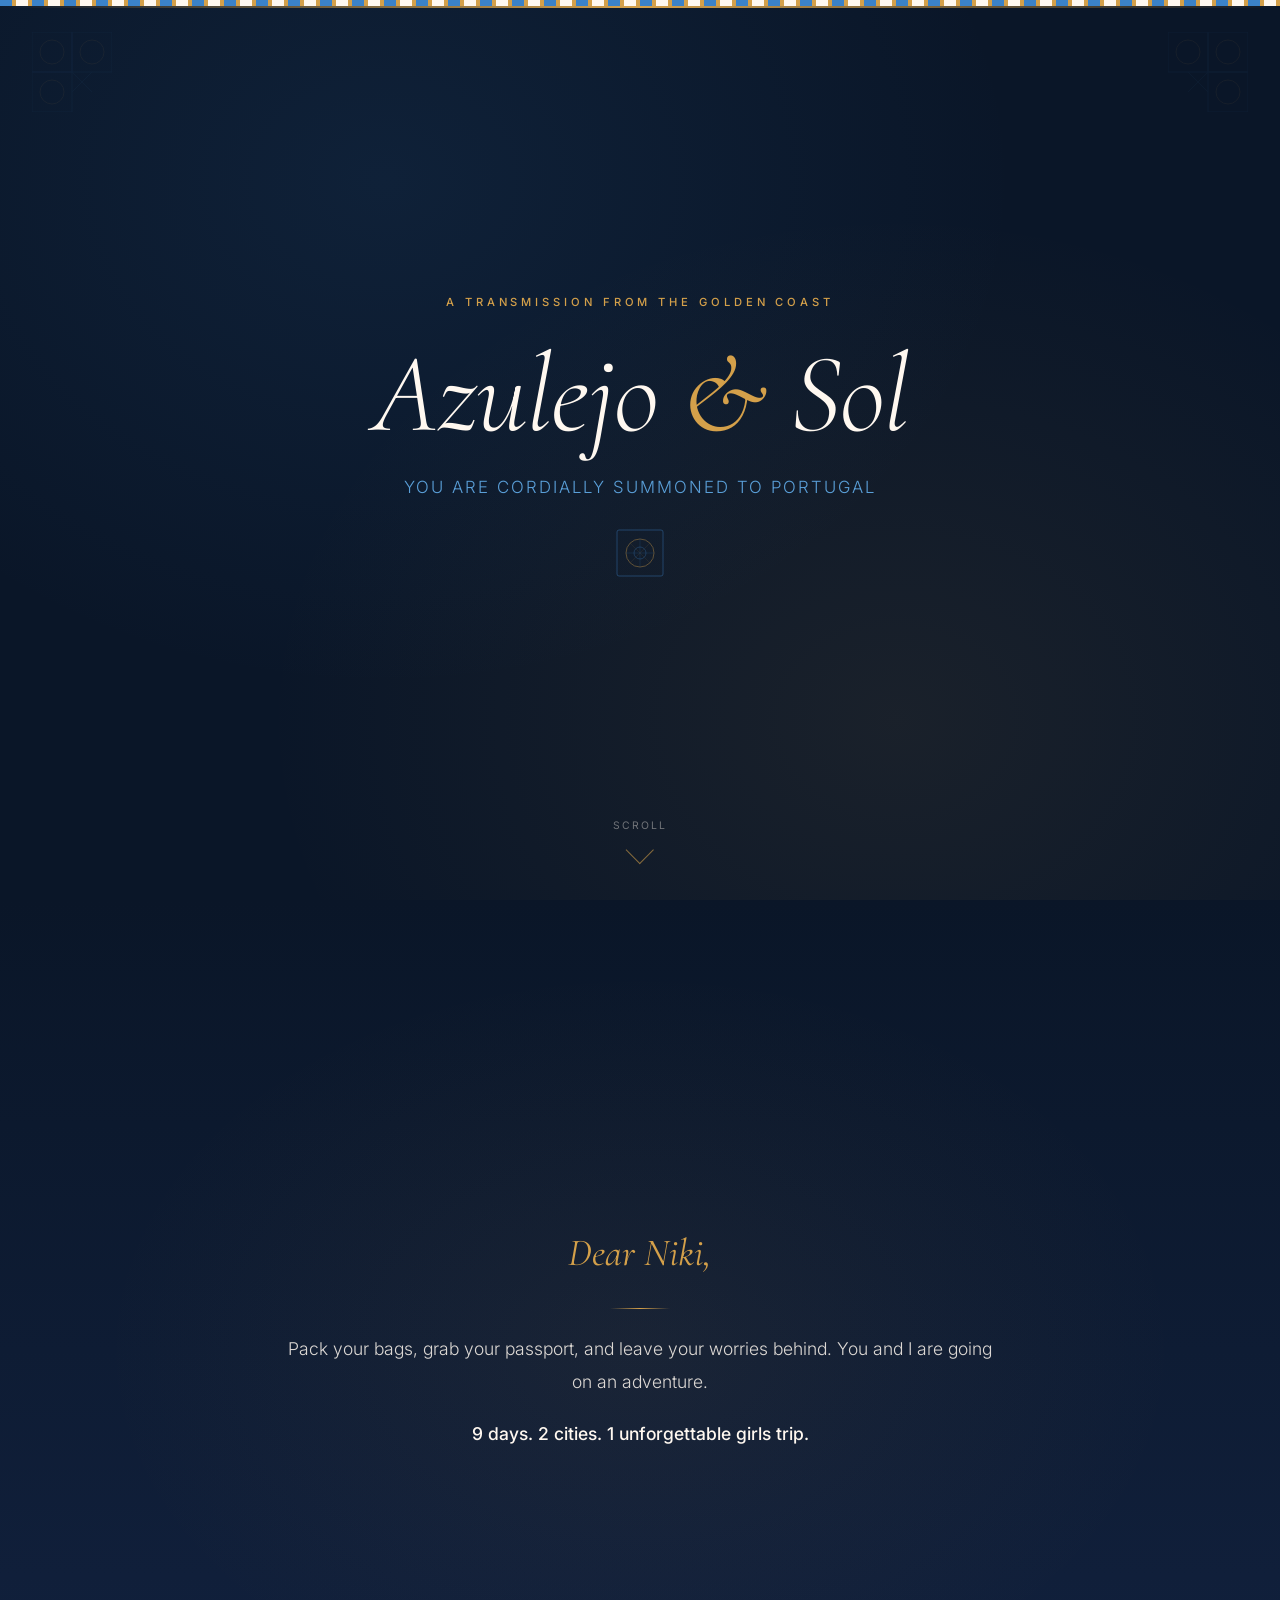
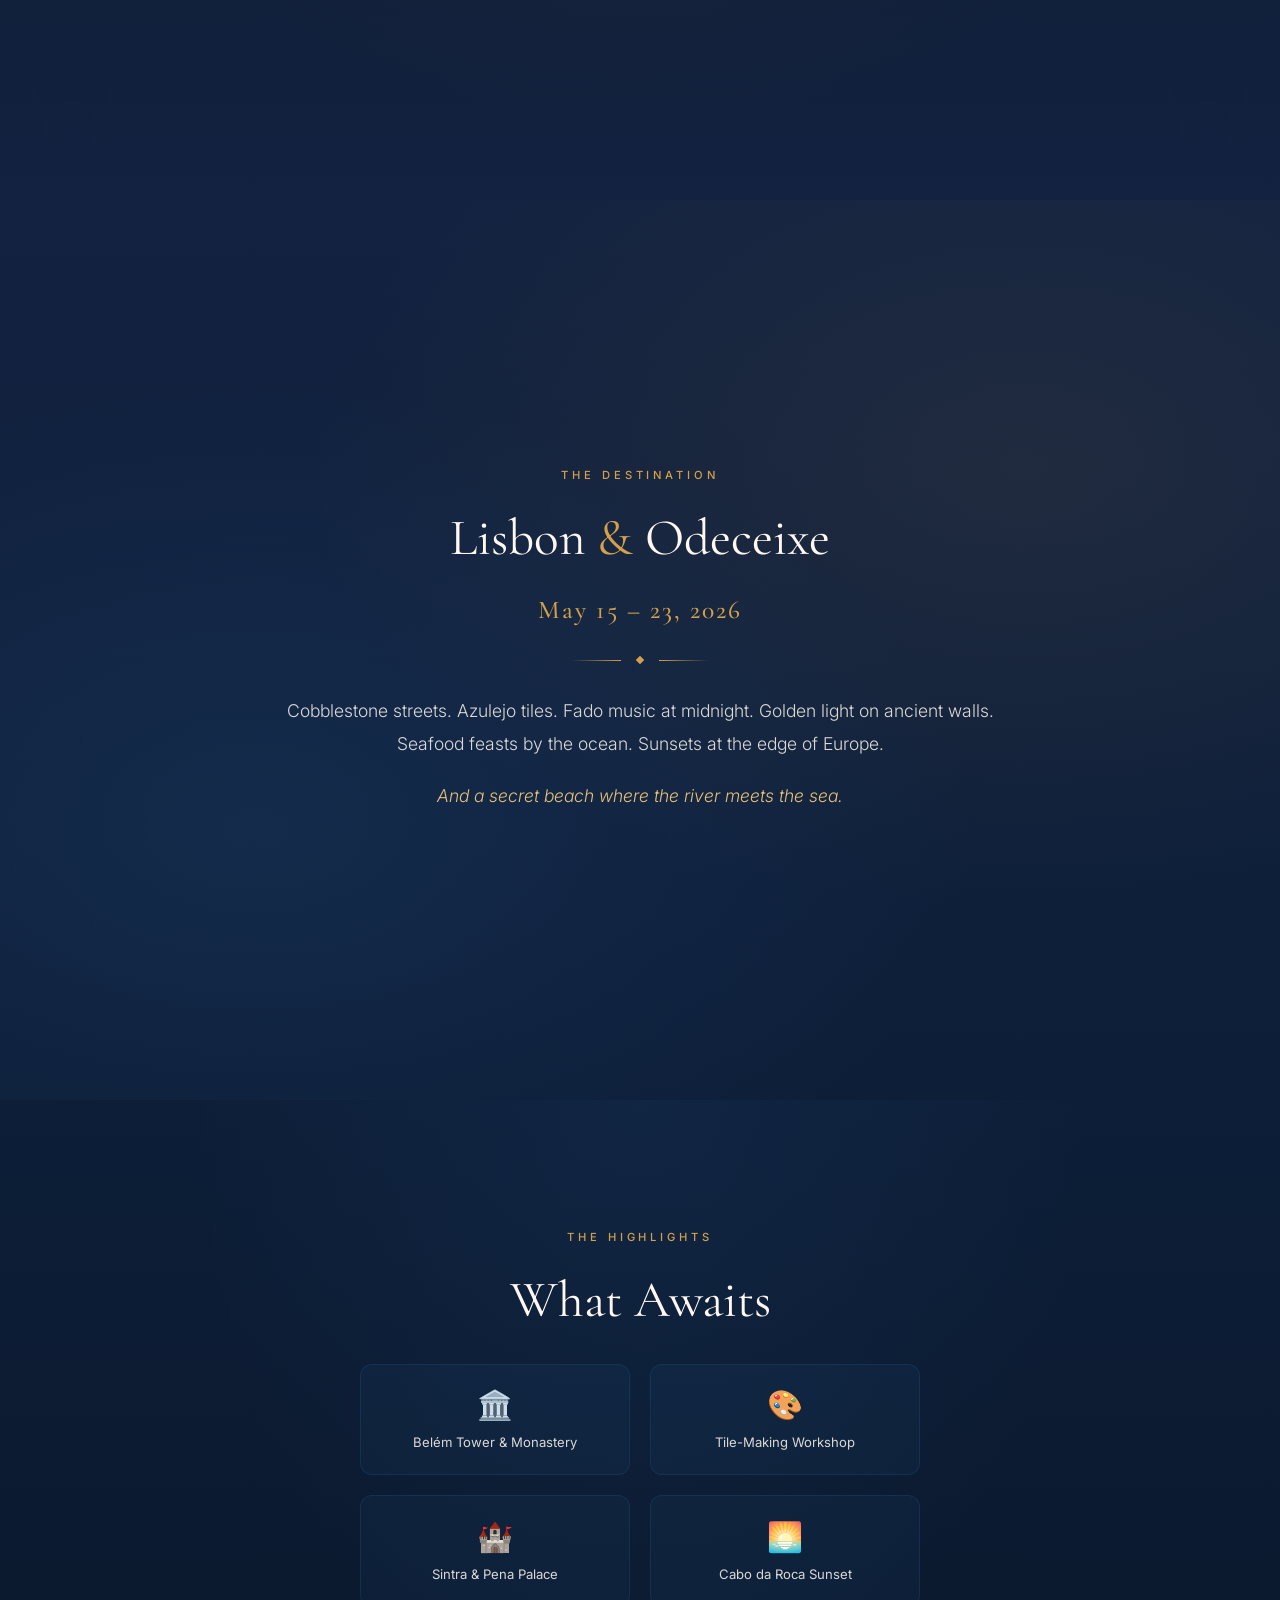
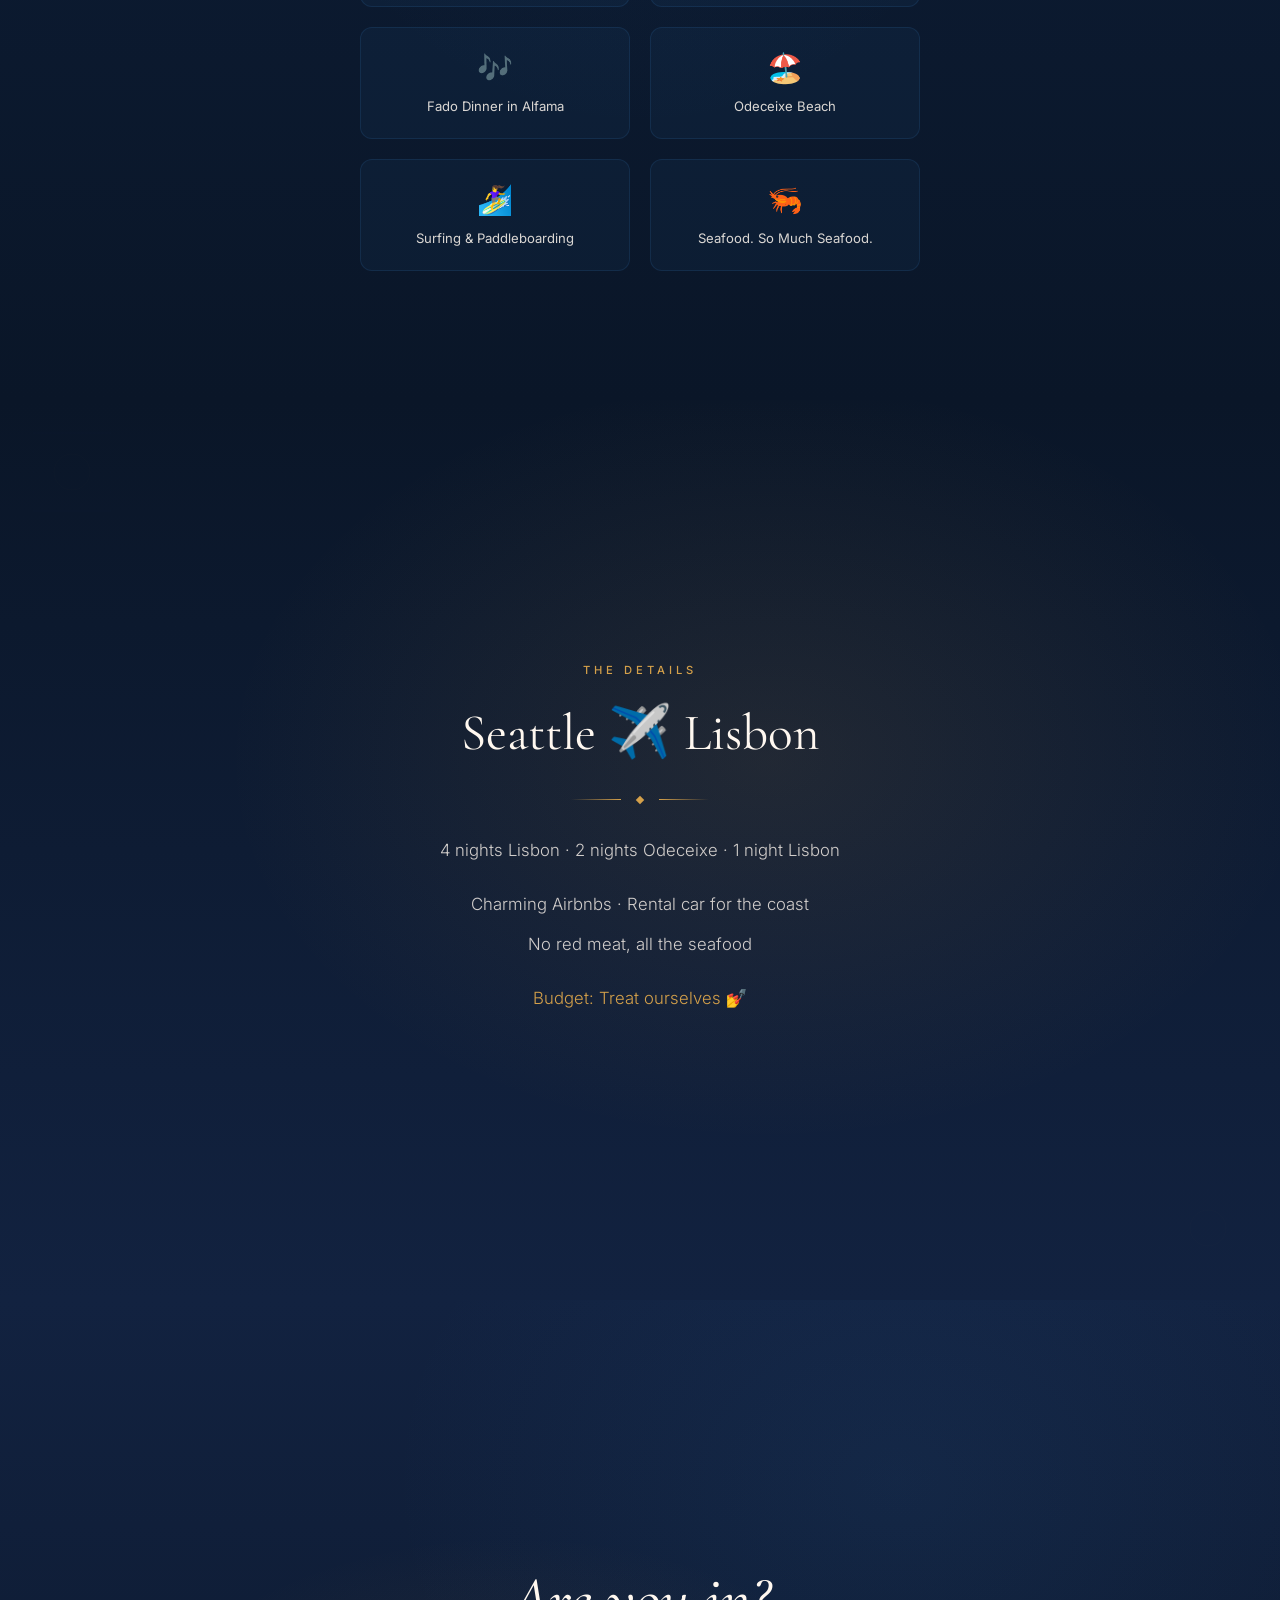
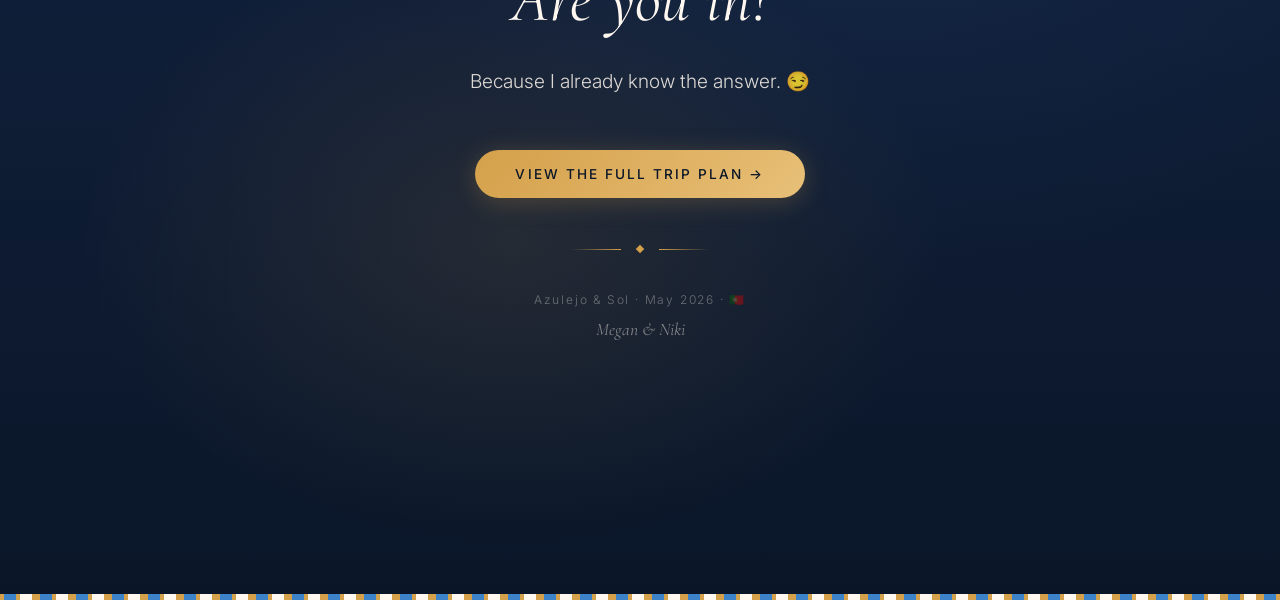
==== index.html @ 7a22fc3c "Azulejo & Sol — Lisbon & Odeceixe girls trip site 9-day Portugal trip planner with themed invitation" ====
<!DOCTYPE html>
<html lang="en">
<head>
<meta charset="UTF-8">
<meta name="viewport" content="width=device-width, initial-scale=1.0">
<title>Azulejo &amp; Sol — Portugal 2026</title>
<link rel="preconnect" href="https://fonts.googleapis.com">
<link rel="preconnect" href="https://fonts.gstatic.com" crossorigin>
<link href="https://fonts.googleapis.com/css2?family=Cormorant+Garamond:ital,wght@0,300;0,400;0,500;0,600;0,700;1,300;1,400&family=Inter:wght@300;400;500;600&display=swap" rel="stylesheet">
<style>
  *, *::before, *::after { margin: 0; padding: 0; box-sizing: border-box; }

  :root {
    --navy: #0A1628;
    --blue: #3B82C8;
    --gold: #D4A04A;
    --cream: #FFF8F0;
    --blue-light: #5A9FD8;
    --gold-light: #E8C078;
    --navy-soft: #122240;
  }

  html {
    scroll-snap-type: y mandatory;
    scroll-behavior: smooth;
    overflow-x: hidden;
  }

  body {
    font-family: 'Inter', sans-serif;
    color: var(--cream);
    background: var(--navy);
    overflow-x: hidden;
  }

  /* ---------- Tile Pattern Backgrounds ---------- */
  .tile-pattern {
    background-image:
      linear-gradient(45deg, rgba(59,130,200,0.06) 25%, transparent 25%),
      linear-gradient(-45deg, rgba(59,130,200,0.06) 25%, transparent 25%),
      linear-gradient(45deg, transparent 75%, rgba(59,130,200,0.06) 75%),
      linear-gradient(-45deg, transparent 75%, rgba(59,130,200,0.06) 75%);
    background-size: 40px 40px;
    background-position: 0 0, 0 20px, 20px -20px, -20px 0;
  }

  .tile-pattern-gold {
    background-image:
      linear-gradient(45deg, rgba(212,160,74,0.07) 25%, transparent 25%),
      linear-gradient(-45deg, rgba(212,160,74,0.07) 25%, transparent 25%),
      linear-gradient(45deg, transparent 75%, rgba(212,160,74,0.07) 75%),
      linear-gradient(-45deg, transparent 75%, rgba(212,160,74,0.07) 75%);
    background-size: 40px 40px;
    background-position: 0 0, 0 20px, 20px -20px, -20px 0;
  }

  /* ---------- Decorative Tile Border ---------- */
  .tile-border-top {
    position: relative;
  }
  .tile-border-top::before {
    content: '';
    position: absolute;
    top: 0; left: 0; right: 0;
    height: 6px;
    background: repeating-linear-gradient(
      90deg,
      var(--blue) 0px, var(--blue) 12px,
      var(--gold) 12px, var(--gold) 16px,
      var(--cream) 16px, var(--cream) 28px,
      var(--gold) 28px, var(--gold) 32px
    );
  }
  .tile-border-top::after {
    content: '';
    position: absolute;
    top: 6px; left: 0; right: 0;
    height: 2px;
    background: linear-gradient(90deg, transparent, var(--gold), transparent);
  }

  .tile-border-bottom::after {
    content: '';
    position: absolute;
    bottom: 0; left: 0; right: 0;
    height: 6px;
    background: repeating-linear-gradient(
      90deg,
      var(--gold) 0px, var(--gold) 4px,
      var(--blue) 4px, var(--blue) 16px,
      var(--gold) 16px, var(--gold) 20px,
      var(--cream) 20px, var(--cream) 32px,
      var(--gold) 32px, var(--gold) 36px
    );
  }

  /* ---------- Panels ---------- */
  .panel {
    min-height: 100vh;
    min-height: 100dvh;
    scroll-snap-align: start;
    display: flex;
    flex-direction: column;
    align-items: center;
    justify-content: center;
    padding: 3rem 1.5rem;
    position: relative;
    overflow: hidden;
  }

  .panel-inner {
    max-width: 720px;
    width: 100%;
    text-align: center;
  }

  /* ---------- Typography ---------- */
  h1, h2, h3, .heading-font {
    font-family: 'Cormorant Garamond', 'Georgia', serif;
  }

  .overline {
    font-family: 'Inter', sans-serif;
    font-size: 0.7rem;
    font-weight: 500;
    letter-spacing: 0.35em;
    text-transform: uppercase;
    color: var(--gold);
    margin-bottom: 1.5rem;
  }

  .main-title {
    font-family: 'Cormorant Garamond', serif;
    font-size: clamp(3.5rem, 10vw, 7rem);
    font-weight: 300;
    font-style: italic;
    line-height: 1.1;
    color: var(--cream);
    margin-bottom: 1.25rem;
    letter-spacing: -0.01em;
  }
  .main-title .ampersand {
    color: var(--gold);
    font-weight: 400;
  }

  .subtitle {
    font-family: 'Inter', sans-serif;
    font-size: clamp(0.85rem, 2vw, 1.05rem);
    font-weight: 300;
    letter-spacing: 0.12em;
    text-transform: uppercase;
    color: var(--blue-light);
    margin-bottom: 2rem;
  }

  .section-heading {
    font-family: 'Cormorant Garamond', serif;
    font-size: clamp(2rem, 5vw, 3.2rem);
    font-weight: 400;
    color: var(--cream);
    margin-bottom: 1.5rem;
    line-height: 1.25;
  }

  .section-heading .accent {
    color: var(--gold);
  }

  .body-text {
    font-family: 'Inter', sans-serif;
    font-size: clamp(0.95rem, 2.2vw, 1.1rem);
    font-weight: 300;
    line-height: 1.85;
    color: rgba(255,248,240,0.85);
    margin-bottom: 1.2rem;
  }

  .body-text strong {
    font-weight: 500;
    color: var(--cream);
  }

  .greeting {
    font-family: 'Cormorant Garamond', serif;
    font-size: clamp(1.6rem, 4vw, 2.4rem);
    font-style: italic;
    color: var(--gold);
    margin-bottom: 2rem;
  }

  .detail-line {
    font-family: 'Inter', sans-serif;
    font-size: clamp(0.9rem, 2vw, 1.05rem);
    font-weight: 300;
    line-height: 1.8;
    color: rgba(255,248,240,0.8);
    margin-bottom: 0.6rem;
  }

  .big-date {
    font-family: 'Cormorant Garamond', serif;
    font-size: clamp(1.2rem, 3vw, 1.6rem);
    font-weight: 500;
    color: var(--gold);
    letter-spacing: 0.08em;
    margin-top: 1.5rem;
    margin-bottom: 1.5rem;
  }

  /* ---------- Scroll Indicator ---------- */
  .scroll-indicator {
    position: absolute;
    bottom: 2.5rem;
    left: 50%;
    transform: translateX(-50%);
    display: flex;
    flex-direction: column;
    align-items: center;
    gap: 0.5rem;
    animation: float 2.5s ease-in-out infinite;
  }
  .scroll-indicator span {
    font-size: 0.65rem;
    letter-spacing: 0.2em;
    text-transform: uppercase;
    color: rgba(255,248,240,0.4);
    font-family: 'Inter', sans-serif;
  }
  .scroll-arrow {
    width: 20px; height: 20px;
    border-right: 1.5px solid var(--gold);
    border-bottom: 1.5px solid var(--gold);
    transform: rotate(45deg);
    opacity: 0.6;
  }
  @keyframes float {
    0%, 100% { transform: translateX(-50%) translateY(0); }
    50% { transform: translateX(-50%) translateY(10px); }
  }

  /* ---------- Panel Backgrounds ---------- */
  .panel-1 {
    background:
      radial-gradient(ellipse at 30% 20%, rgba(59,130,200,0.1) 0%, transparent 50%),
      radial-gradient(ellipse at 70% 80%, rgba(212,160,74,0.08) 0%, transparent 50%),
      var(--navy);
  }

  .panel-2 {
    background:
      radial-gradient(ellipse at 50% 50%, rgba(212,160,74,0.06) 0%, transparent 60%),
      linear-gradient(180deg, var(--navy) 0%, var(--navy-soft) 100%);
  }

  .panel-3 {
    background:
      radial-gradient(ellipse at 20% 70%, rgba(59,130,200,0.12) 0%, transparent 50%),
      radial-gradient(ellipse at 80% 30%, rgba(212,160,74,0.08) 0%, transparent 50%),
      linear-gradient(180deg, var(--navy-soft) 0%, #0D1E38 100%);
  }

  .panel-4 {
    background:
      radial-gradient(ellipse at 50% 0%, rgba(59,130,200,0.08) 0%, transparent 50%),
      linear-gradient(180deg, #0D1E38 0%, var(--navy) 100%);
  }

  .panel-5 {
    background:
      radial-gradient(ellipse at 60% 40%, rgba(212,160,74,0.1) 0%, transparent 50%),
      linear-gradient(180deg, var(--navy) 0%, var(--navy-soft) 100%);
  }

  .panel-6 {
    background:
      radial-gradient(ellipse at 40% 60%, rgba(212,160,74,0.12) 0%, transparent 40%),
      radial-gradient(ellipse at 70% 20%, rgba(59,130,200,0.08) 0%, transparent 40%),
      linear-gradient(180deg, var(--navy-soft) 0%, var(--navy) 100%);
  }

  /* ---------- Divider ---------- */
  .divider {
    width: 60px;
    height: 1px;
    background: linear-gradient(90deg, transparent, var(--gold), transparent);
    margin: 1.5rem auto;
  }

  .diamond-divider {
    display: flex;
    align-items: center;
    justify-content: center;
    gap: 1rem;
    margin: 2rem auto;
  }
  .diamond-divider::before,
  .diamond-divider::after {
    content: '';
    width: 50px;
    height: 1px;
    background: linear-gradient(90deg, transparent, var(--gold));
  }
  .diamond-divider::after {
    background: linear-gradient(90deg, var(--gold), transparent);
  }
  .diamond-divider .diamond {
    width: 6px; height: 6px;
    background: var(--gold);
    transform: rotate(45deg);
    flex-shrink: 0;
  }

  /* ---------- Highlights Grid ---------- */
  .highlights-grid {
    display: grid;
    grid-template-columns: repeat(2, 1fr);
    gap: 1.25rem;
    margin-top: 2rem;
    max-width: 560px;
    margin-left: auto;
    margin-right: auto;
  }

  .highlight-card {
    background: rgba(59,130,200,0.06);
    border: 1px solid rgba(59,130,200,0.15);
    border-radius: 12px;
    padding: 1.4rem 1rem;
    text-align: center;
    transition: border-color 0.3s ease, background 0.3s ease;
  }
  .highlight-card:hover {
    border-color: rgba(212,160,74,0.4);
    background: rgba(212,160,74,0.06);
  }

  .highlight-card .icon {
    font-size: 1.8rem;
    margin-bottom: 0.6rem;
    display: block;
  }

  .highlight-card .label {
    font-family: 'Inter', sans-serif;
    font-size: 0.82rem;
    font-weight: 400;
    color: rgba(255,248,240,0.85);
    line-height: 1.4;
  }

  /* ---------- CTA Button ---------- */
  .cta-button {
    display: inline-block;
    font-family: 'Inter', sans-serif;
    font-size: 0.85rem;
    font-weight: 500;
    letter-spacing: 0.15em;
    text-transform: uppercase;
    color: var(--navy);
    background: linear-gradient(135deg, var(--gold), var(--gold-light));
    padding: 1rem 2.5rem;
    border-radius: 50px;
    text-decoration: none;
    transition: transform 0.3s ease, box-shadow 0.3s ease;
    margin-top: 2rem;
    box-shadow: 0 4px 24px rgba(212,160,74,0.25);
  }
  .cta-button:hover {
    transform: translateY(-2px);
    box-shadow: 0 8px 32px rgba(212,160,74,0.35);
  }

  /* ---------- Footer ---------- */
  .footer-text {
    font-family: 'Inter', sans-serif;
    font-size: 0.75rem;
    font-weight: 300;
    letter-spacing: 0.15em;
    color: rgba(255,248,240,0.35);
    margin-top: 2.5rem;
  }

  .names {
    font-family: 'Cormorant Garamond', serif;
    font-size: 1.1rem;
    font-style: italic;
    color: rgba(255,248,240,0.45);
    margin-top: 0.75rem;
  }

  /* ---------- Entrance Animations ---------- */
  .reveal {
    opacity: 0;
    transform: translateY(30px);
    transition: opacity 0.8s ease, transform 0.8s ease;
  }
  .reveal.visible {
    opacity: 1;
    transform: translateY(0);
  }
  .reveal-delay-1 { transition-delay: 0.15s; }
  .reveal-delay-2 { transition-delay: 0.3s; }
  .reveal-delay-3 { transition-delay: 0.45s; }
  .reveal-delay-4 { transition-delay: 0.6s; }
  .reveal-delay-5 { transition-delay: 0.75s; }
  .reveal-delay-6 { transition-delay: 0.9s; }
  .reveal-delay-7 { transition-delay: 1.05s; }

  /* ---------- Decorative Corner Tiles ---------- */
  .corner-tile {
    position: absolute;
    width: 80px; height: 80px;
    opacity: 0.06;
  }
  .corner-tile.tl { top: 2rem; left: 2rem; }
  .corner-tile.tr { top: 2rem; right: 2rem; transform: scaleX(-1); }
  .corner-tile.bl { bottom: 2rem; left: 2rem; transform: scaleY(-1); }
  .corner-tile.br { bottom: 2rem; right: 2rem; transform: scale(-1); }

  .corner-tile svg {
    width: 100%; height: 100%;
  }

  /* ---------- Inline SVG tile motif ---------- */
  .tile-motif {
    width: 48px; height: 48px;
    margin: 0 auto 1.5rem;
    opacity: 0.5;
  }

  /* ---------- Details styling ---------- */
  .detail-block {
    margin-bottom: 1.5rem;
  }
  .detail-emoji {
    font-size: 1.3rem;
    margin-bottom: 0.3rem;
    display: block;
  }

  /* ---------- Mobile Responsive ---------- */
  @media (max-width: 600px) {
    .panel { padding: 2rem 1.25rem; }
    .highlights-grid {
      grid-template-columns: repeat(2, 1fr);
      gap: 0.75rem;
    }
    .highlight-card { padding: 1.1rem 0.6rem; }
    .highlight-card .icon { font-size: 1.5rem; }
    .highlight-card .label { font-size: 0.75rem; }
    .cta-button { padding: 0.85rem 2rem; font-size: 0.8rem; }
    .corner-tile { width: 50px; height: 50px; }
    .corner-tile.tl { top: 1rem; left: 1rem; }
    .corner-tile.tr { top: 1rem; right: 1rem; }
    .corner-tile.bl { bottom: 1rem; left: 1rem; }
    .corner-tile.br { bottom: 1rem; right: 1rem; }
  }

  @media (max-width: 380px) {
    .main-title { font-size: 3rem; }
    .highlights-grid { grid-template-columns: 1fr; }
  }
</style>
</head>
<body>

<!-- ====== PANEL 1: OPENING ====== -->
<section class="panel panel-1 tile-border-top tile-pattern" id="panel-1">
  <!-- Decorative corners -->
  <div class="corner-tile tl"><svg viewBox="0 0 80 80" fill="none" xmlns="http://www.w3.org/2000/svg"><path d="M0 0h80v80H0z" fill="none"/><path d="M0 0h40v40H0z" stroke="#3B82C8" stroke-width="1"/><path d="M40 0h40v40H40z" stroke="#3B82C8" stroke-width="1"/><path d="M0 40h40v40H0z" stroke="#3B82C8" stroke-width="1"/><circle cx="20" cy="20" r="12" stroke="#D4A04A" stroke-width="1"/><circle cx="60" cy="20" r="12" stroke="#D4A04A" stroke-width="1"/><circle cx="20" cy="60" r="12" stroke="#D4A04A" stroke-width="1"/><path d="M40 40l20 20M40 60l20-20" stroke="#3B82C8" stroke-width="0.8"/></svg></div>
  <div class="corner-tile tr"><svg viewBox="0 0 80 80" fill="none" xmlns="http://www.w3.org/2000/svg"><path d="M0 0h80v80H0z" fill="none"/><path d="M0 0h40v40H0z" stroke="#3B82C8" stroke-width="1"/><path d="M40 0h40v40H40z" stroke="#3B82C8" stroke-width="1"/><path d="M0 40h40v40H0z" stroke="#3B82C8" stroke-width="1"/><circle cx="20" cy="20" r="12" stroke="#D4A04A" stroke-width="1"/><circle cx="60" cy="20" r="12" stroke="#D4A04A" stroke-width="1"/><circle cx="20" cy="60" r="12" stroke="#D4A04A" stroke-width="1"/><path d="M40 40l20 20M40 60l20-20" stroke="#3B82C8" stroke-width="0.8"/></svg></div>

  <div class="panel-inner">
    <p class="overline reveal">A Transmission from the Golden Coast</p>
    <h1 class="main-title reveal reveal-delay-1">Azulejo <span class="ampersand">&amp;</span> Sol</h1>
    <p class="subtitle reveal reveal-delay-2">You are cordially summoned to Portugal</p>

    <!-- Decorative tile motif -->
    <div class="reveal reveal-delay-3">
      <svg class="tile-motif" viewBox="0 0 48 48" fill="none" xmlns="http://www.w3.org/2000/svg">
        <rect x="1" y="1" width="46" height="46" rx="2" stroke="#3B82C8" stroke-width="0.8"/>
        <circle cx="24" cy="24" r="14" stroke="#D4A04A" stroke-width="0.8"/>
        <path d="M24 10v28M10 24h28" stroke="#3B82C8" stroke-width="0.5" opacity="0.6"/>
        <path d="M14 14l20 20M34 14L14 34" stroke="#D4A04A" stroke-width="0.4" opacity="0.4"/>
        <circle cx="24" cy="24" r="6" stroke="#3B82C8" stroke-width="0.6"/>
      </svg>
    </div>
  </div>

  <div class="scroll-indicator">
    <span>Scroll</span>
    <div class="scroll-arrow"></div>
  </div>
</section>

<!-- ====== PANEL 2: THE INVITATION ====== -->
<section class="panel panel-2" id="panel-2">
  <div class="corner-tile bl"><svg viewBox="0 0 80 80" fill="none" xmlns="http://www.w3.org/2000/svg"><rect x="1" y="1" width="78" height="78" stroke="#D4A04A" stroke-width="0.5" opacity="0.5"/><path d="M0 0l80 80M80 0L0 80" stroke="#3B82C8" stroke-width="0.4" opacity="0.3"/><circle cx="40" cy="40" r="25" stroke="#D4A04A" stroke-width="0.6" opacity="0.5"/></svg></div>
  <div class="corner-tile br"><svg viewBox="0 0 80 80" fill="none" xmlns="http://www.w3.org/2000/svg"><rect x="1" y="1" width="78" height="78" stroke="#D4A04A" stroke-width="0.5" opacity="0.5"/><path d="M0 0l80 80M80 0L0 80" stroke="#3B82C8" stroke-width="0.4" opacity="0.3"/><circle cx="40" cy="40" r="25" stroke="#D4A04A" stroke-width="0.6" opacity="0.5"/></svg></div>

  <div class="panel-inner">
    <p class="greeting reveal">Dear Niki,</p>
    <div class="divider reveal reveal-delay-1"></div>
    <p class="body-text reveal reveal-delay-2">Pack your bags, grab your passport, and leave your worries behind. You and I are going on an adventure.</p>
    <p class="body-text reveal reveal-delay-3"><strong>9 days. 2 cities. 1 unforgettable girls trip.</strong></p>
  </div>
</section>

<!-- ====== PANEL 3: THE DESTINATION ====== -->
<section class="panel panel-3 tile-pattern" id="panel-3">
  <div class="panel-inner">
    <p class="overline reveal">The Destination</p>
    <h2 class="section-heading reveal reveal-delay-1">Lisbon <span class="accent">&amp;</span> Odeceixe</h2>
    <p class="big-date reveal reveal-delay-2">May 15 – 23, 2026</p>

    <div class="diamond-divider reveal reveal-delay-2">
      <div class="diamond"></div>
    </div>

    <p class="body-text reveal reveal-delay-3">Cobblestone streets. Azulejo tiles. Fado music at midnight. Golden light on ancient walls. Seafood feasts by the ocean. Sunsets at the edge of Europe.</p>
    <p class="body-text reveal reveal-delay-4" style="color: var(--gold-light); font-style: italic;">And a secret beach where the river meets the sea.</p>
  </div>
</section>

<!-- ====== PANEL 4: THE HIGHLIGHTS ====== -->
<section class="panel panel-4 tile-pattern-gold" id="panel-4">
  <div class="panel-inner">
    <p class="overline reveal">The Highlights</p>
    <h2 class="section-heading reveal reveal-delay-1">What Awaits</h2>

    <div class="highlights-grid">
      <div class="highlight-card reveal reveal-delay-1">
        <span class="icon">🏛️</span>
        <span class="label">Belém Tower &amp; Monastery</span>
      </div>
      <div class="highlight-card reveal reveal-delay-2">
        <span class="icon">🎨</span>
        <span class="label">Tile-Making Workshop</span>
      </div>
      <div class="highlight-card reveal reveal-delay-3">
        <span class="icon">🏰</span>
        <span class="label">Sintra &amp; Pena Palace</span>
      </div>
      <div class="highlight-card reveal reveal-delay-4">
        <span class="icon">🌅</span>
        <span class="label">Cabo da Roca Sunset</span>
      </div>
      <div class="highlight-card reveal reveal-delay-5">
        <span class="icon">🎶</span>
        <span class="label">Fado Dinner in Alfama</span>
      </div>
      <div class="highlight-card reveal reveal-delay-6">
        <span class="icon">🏖️</span>
        <span class="label">Odeceixe Beach</span>
      </div>
      <div class="highlight-card reveal reveal-delay-5">
        <span class="icon">🏄‍♀️</span>
        <span class="label">Surfing &amp; Paddleboarding</span>
      </div>
      <div class="highlight-card reveal reveal-delay-6">
        <span class="icon">🦐</span>
        <span class="label">Seafood. So Much Seafood.</span>
      </div>
    </div>
  </div>
</section>

<!-- ====== PANEL 5: THE DETAILS ====== -->
<section class="panel panel-5" id="panel-5">
  <div class="corner-tile tl"><svg viewBox="0 0 80 80" fill="none" xmlns="http://www.w3.org/2000/svg"><rect x="1" y="1" width="78" height="78" stroke="#3B82C8" stroke-width="0.5" opacity="0.4"/><path d="M20 1v78M40 1v78M60 1v78M1 20h78M1 40h78M1 60h78" stroke="#3B82C8" stroke-width="0.3" opacity="0.2"/><circle cx="40" cy="40" r="18" stroke="#D4A04A" stroke-width="0.5" opacity="0.4"/></svg></div>
  <div class="corner-tile br"><svg viewBox="0 0 80 80" fill="none" xmlns="http://www.w3.org/2000/svg"><rect x="1" y="1" width="78" height="78" stroke="#3B82C8" stroke-width="0.5" opacity="0.4"/><path d="M20 1v78M40 1v78M60 1v78M1 20h78M1 40h78M1 60h78" stroke="#3B82C8" stroke-width="0.3" opacity="0.2"/><circle cx="40" cy="40" r="18" stroke="#D4A04A" stroke-width="0.5" opacity="0.4"/></svg></div>

  <div class="panel-inner">
    <p class="overline reveal">The Details</p>
    <h2 class="section-heading reveal reveal-delay-1">Seattle <span class="accent">✈️</span> Lisbon</h2>

    <div class="diamond-divider reveal reveal-delay-2">
      <div class="diamond"></div>
    </div>

    <div class="detail-block reveal reveal-delay-2">
      <p class="detail-line">4 nights Lisbon · 2 nights Odeceixe · 1 night Lisbon</p>
    </div>

    <div class="detail-block reveal reveal-delay-3">
      <p class="detail-line">Charming Airbnbs · Rental car for the coast</p>
      <p class="detail-line">No red meat, all the seafood</p>
    </div>

    <div class="detail-block reveal reveal-delay-4">
      <p class="detail-line" style="color: var(--gold);">Budget: Treat ourselves 💅</p>
    </div>
  </div>
</section>

<!-- ====== PANEL 6: SIGN OFF ====== -->
<section class="panel panel-6 tile-border-bottom" id="panel-6">
  <div class="panel-inner">
    <h2 class="section-heading reveal" style="font-size: clamp(2.5rem, 6vw, 4rem); font-style: italic;">Are you in?</h2>

    <p class="body-text reveal reveal-delay-1" style="font-size: 1.2rem; margin-top: 0.5rem;">Because I already know the answer. 😏</p>

    <div class="reveal reveal-delay-2">
      <a href="trip-hub.html" class="cta-button">View the Full Trip Plan →</a>
    </div>

    <div class="diamond-divider reveal reveal-delay-3" style="margin-top: 3rem;">
      <div class="diamond"></div>
    </div>

    <p class="footer-text reveal reveal-delay-4">Azulejo &amp; Sol · May 2026 · 🇵🇹</p>
    <p class="names reveal reveal-delay-5">Megan &amp; Niki</p>
  </div>
</section>

<script>
  // IntersectionObserver for scroll-triggered animations
  document.addEventListener('DOMContentLoaded', function () {
    var reveals = document.querySelectorAll('.reveal');
    var observer = new IntersectionObserver(function (entries) {
      entries.forEach(function (entry) {
        if (entry.isIntersecting) {
          entry.target.classList.add('visible');
        }
      });
    }, {
      threshold: 0.15,
      rootMargin: '0px 0px -40px 0px'
    });

    reveals.forEach(function (el) { observer.observe(el); });

    // Make Panel 1 elements visible immediately
    document.querySelectorAll('#panel-1 .reveal').forEach(function (el) {
      el.classList.add('visible');
    });
  });
</script>

</body>
</html>
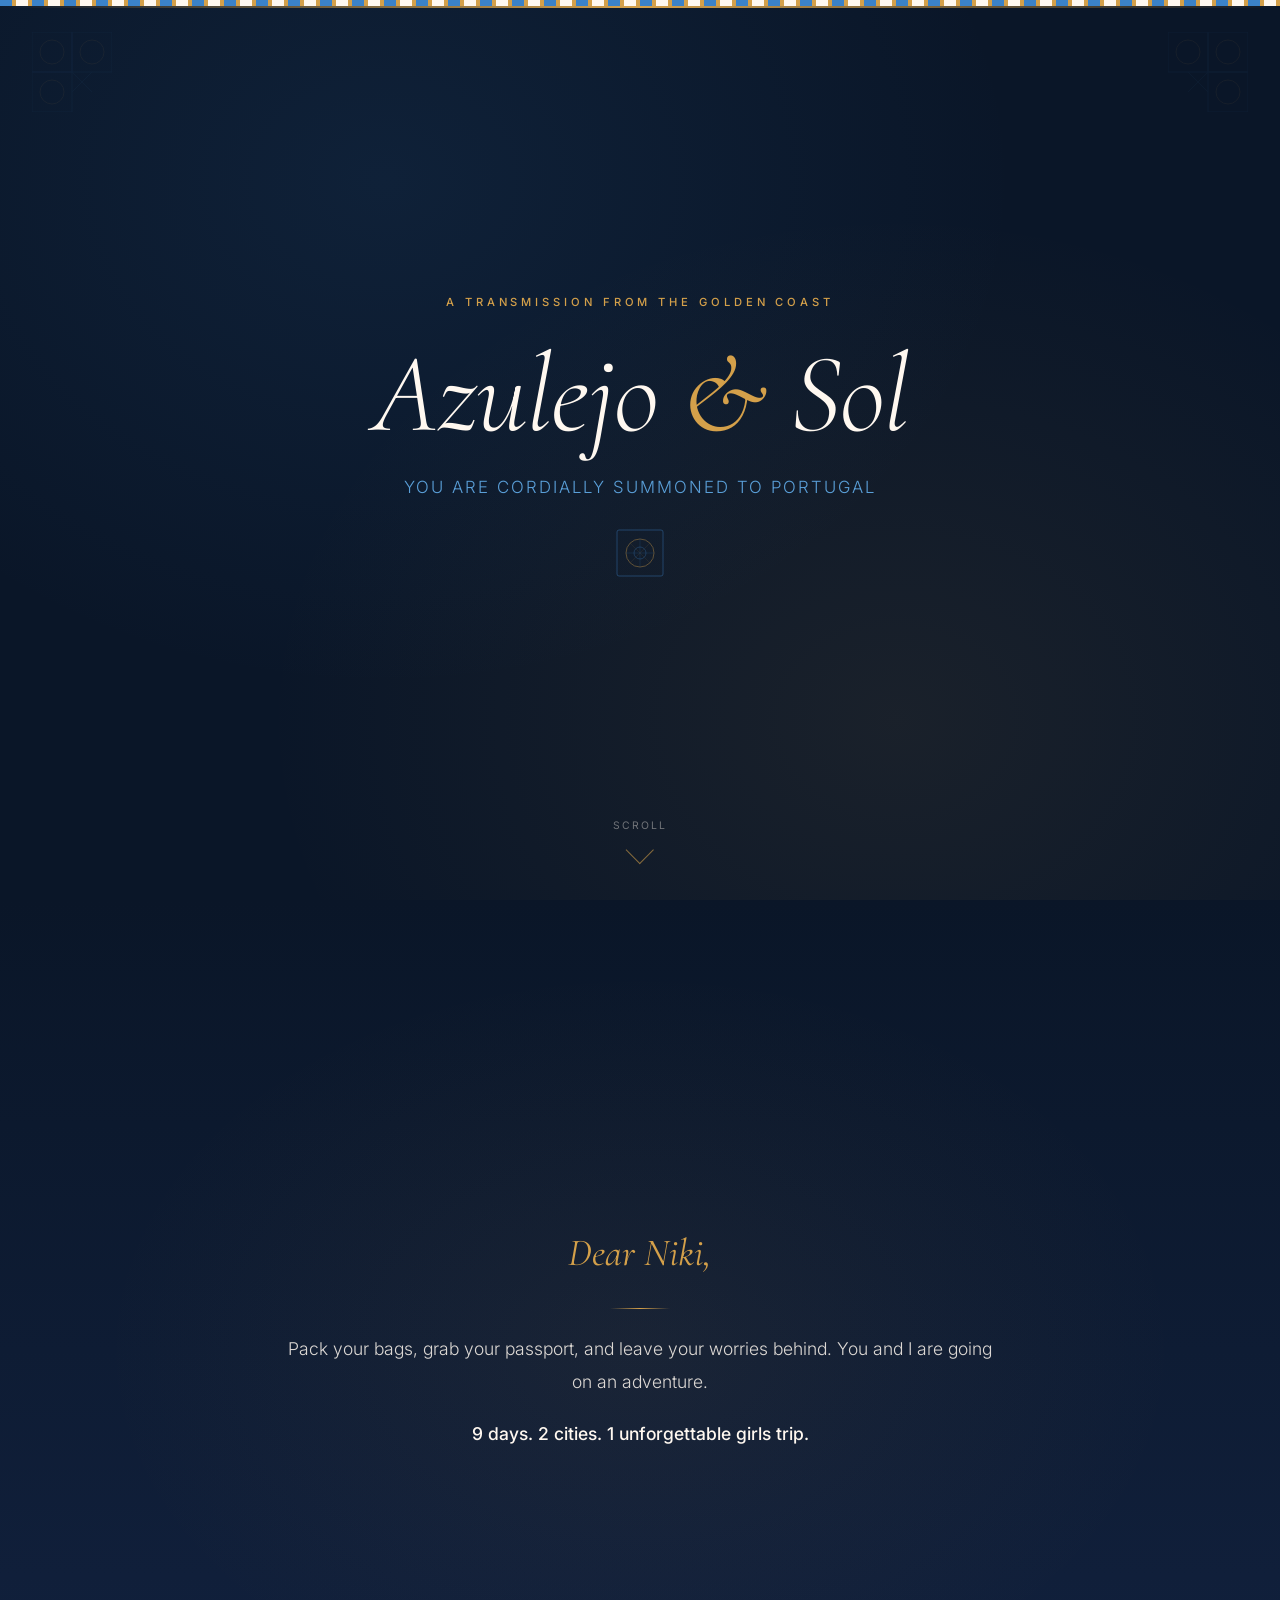
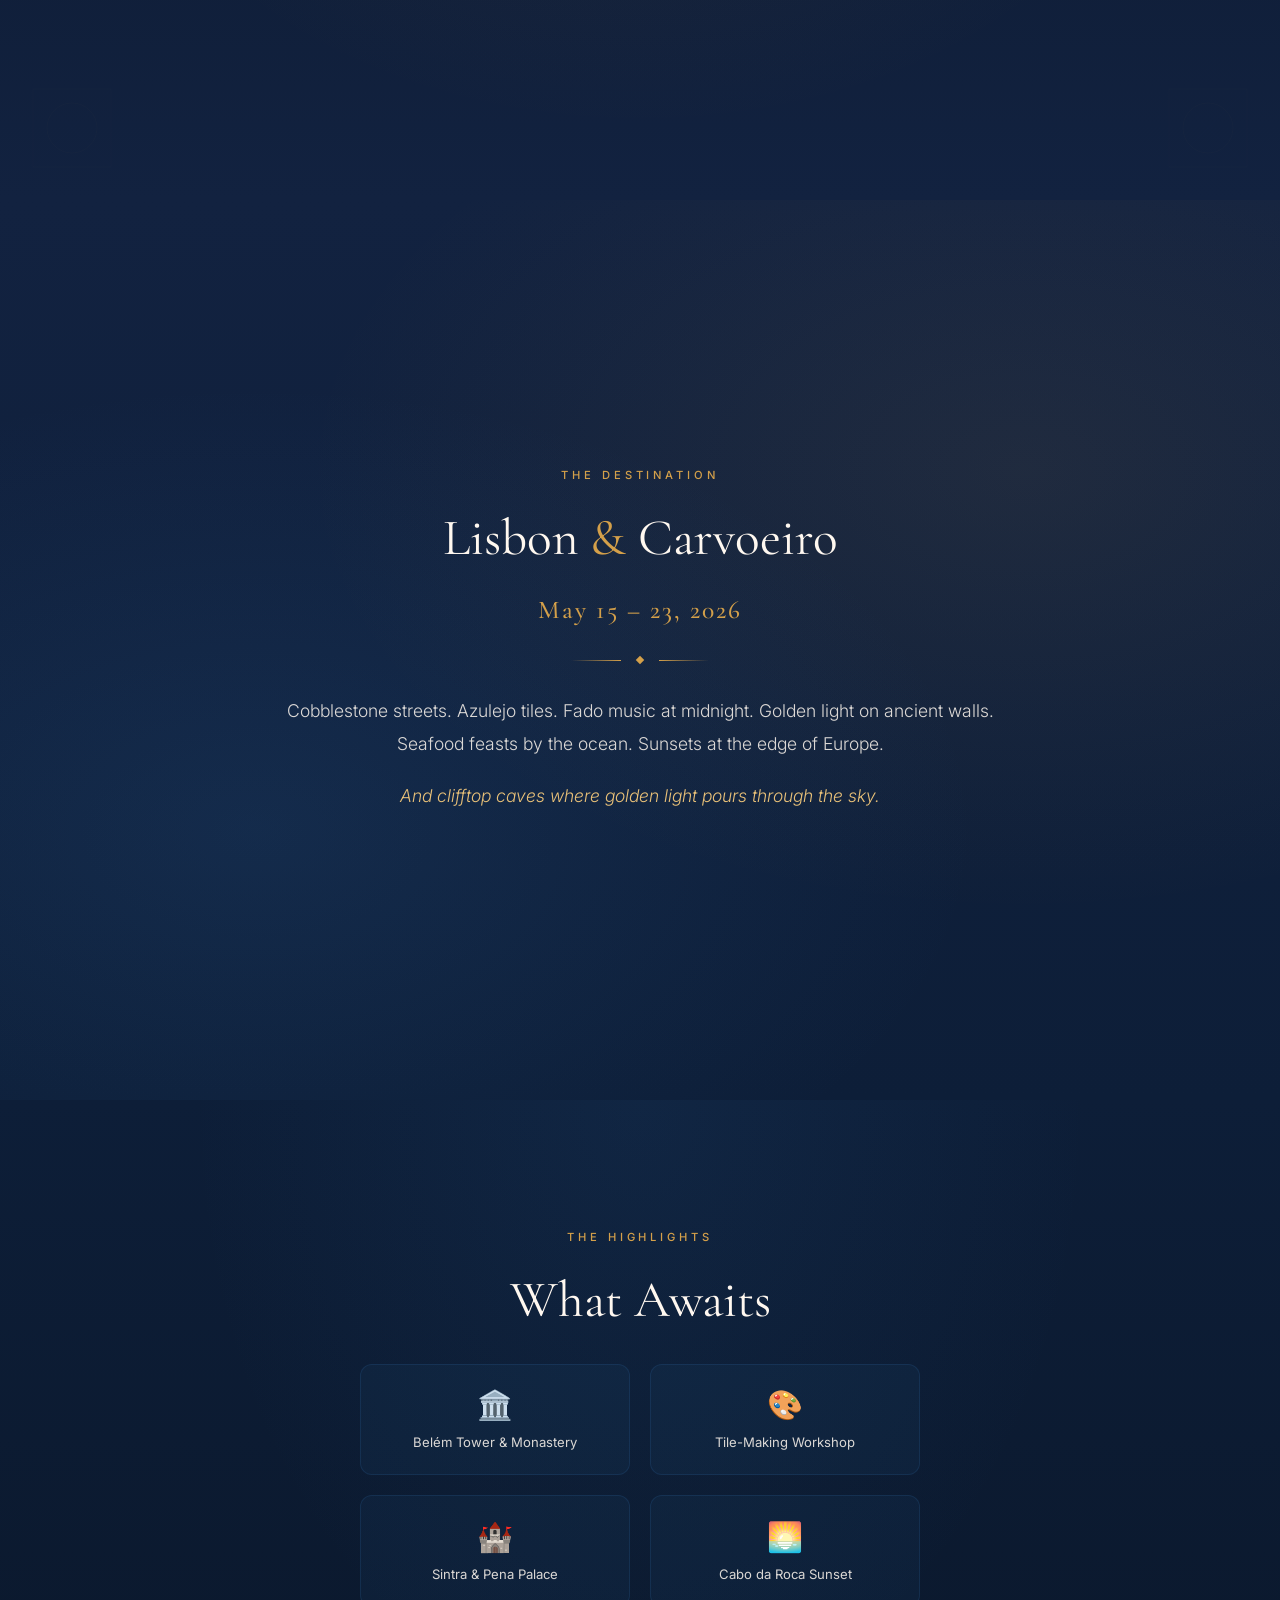
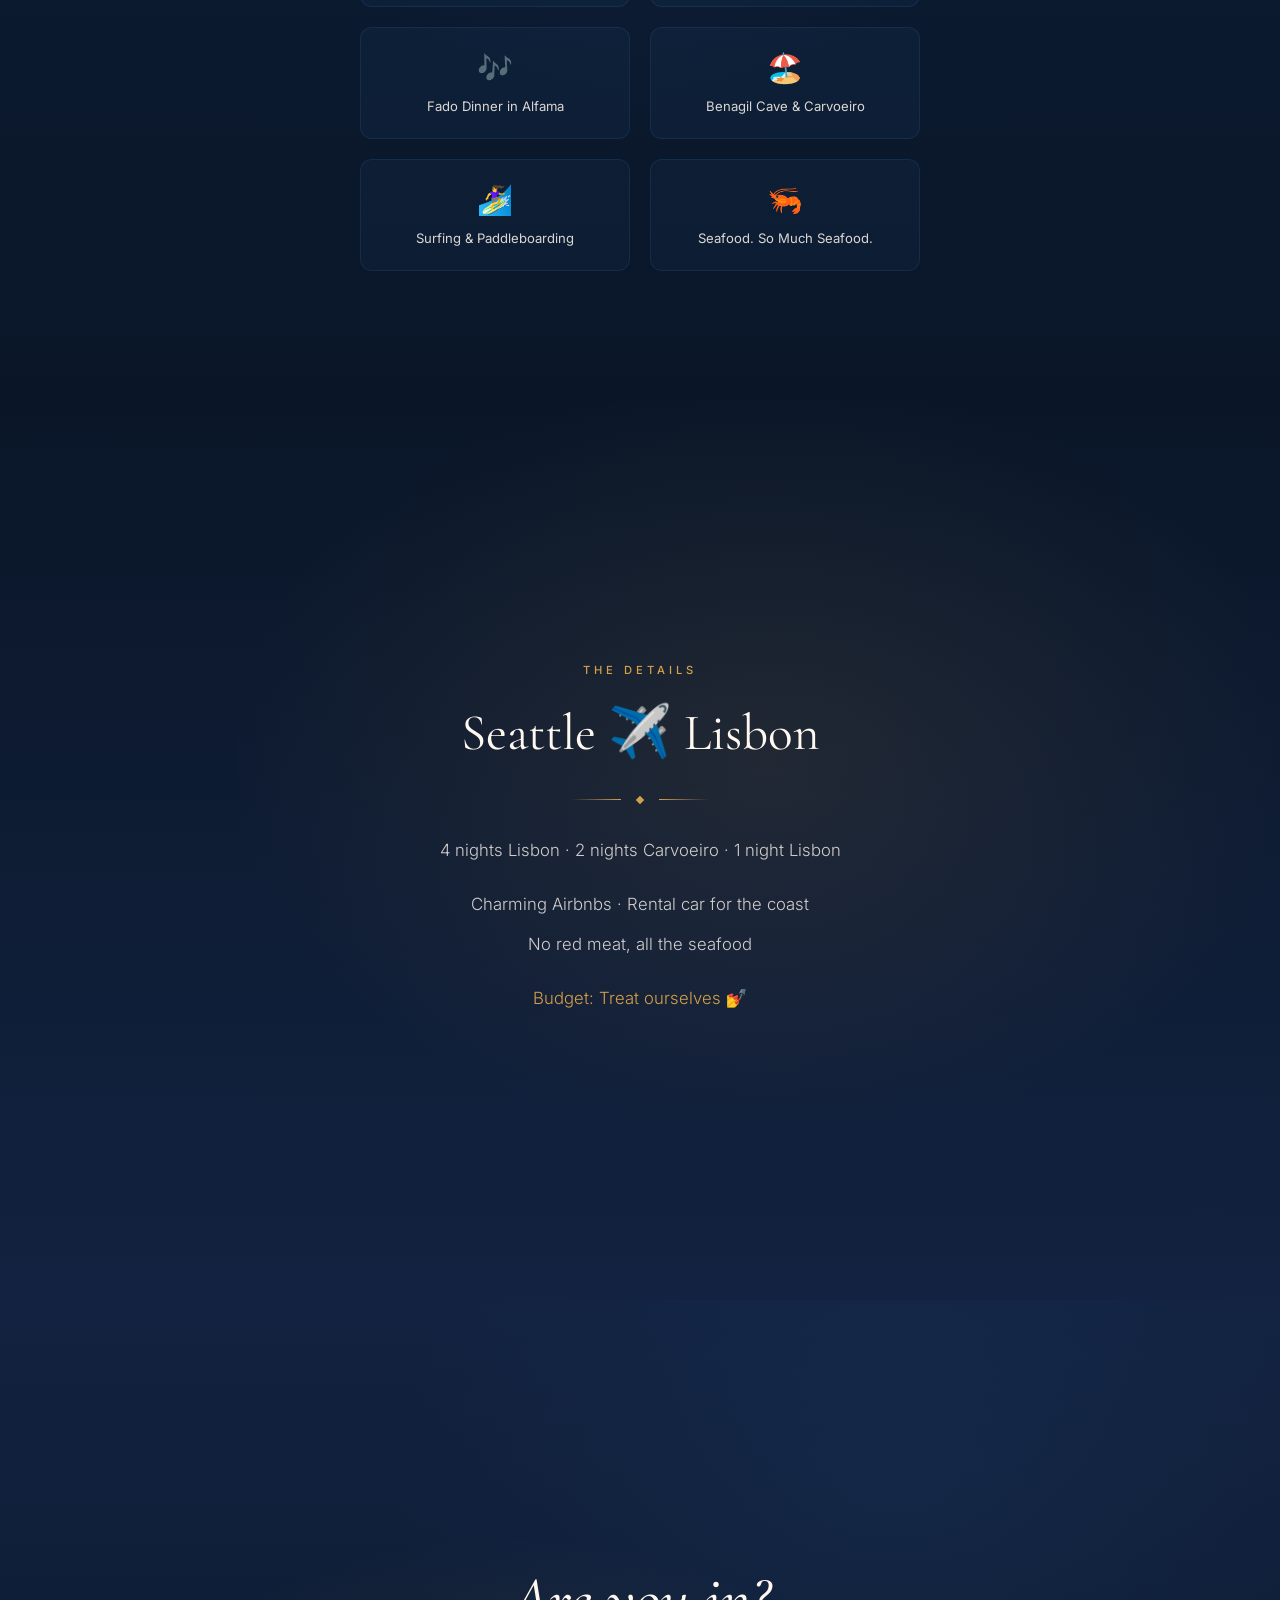
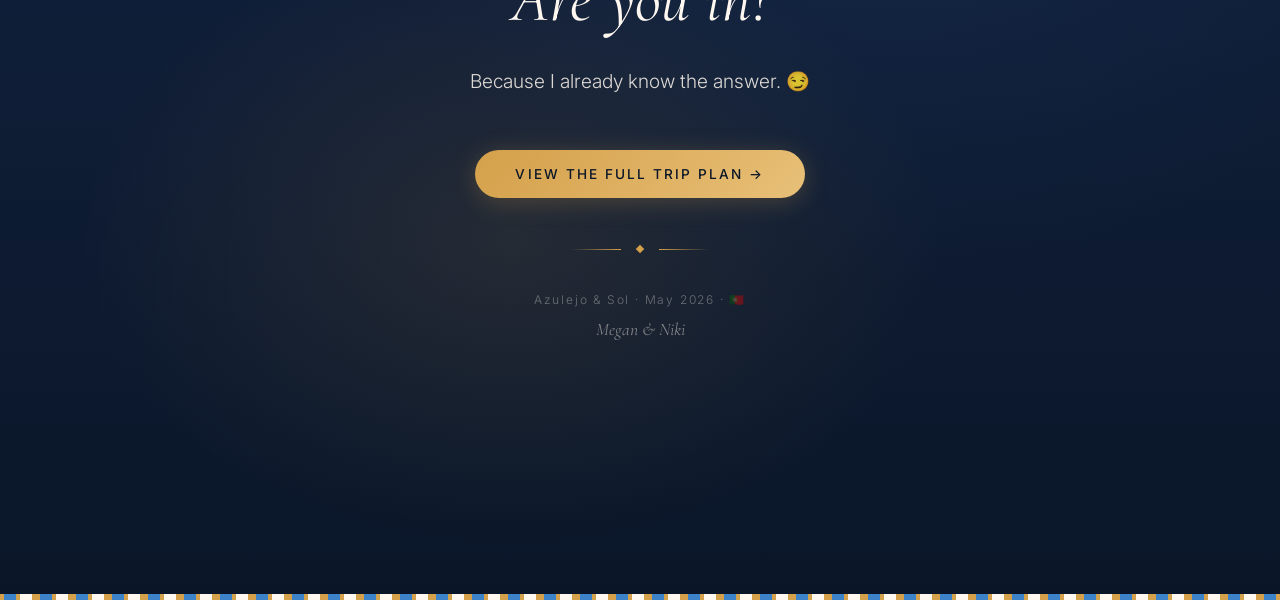
==== commit 8dd62cb9: "Update destination to Carvoeiro + fix day-of-week labels - Swap Odeceixe to Carvoeiro (cliff charm, " ====
--- a/index.html
+++ b/index.html
@@ -511,7 +511,7 @@
 <section class="panel panel-3 tile-pattern" id="panel-3">
   <div class="panel-inner">
     <p class="overline reveal">The Destination</p>
-    <h2 class="section-heading reveal reveal-delay-1">Lisbon <span class="accent">&amp;</span> Odeceixe</h2>
+    <h2 class="section-heading reveal reveal-delay-1">Lisbon <span class="accent">&amp;</span> Carvoeiro</h2>
     <p class="big-date reveal reveal-delay-2">May 15 – 23, 2026</p>
 
     <div class="diamond-divider reveal reveal-delay-2">
@@ -519,7 +519,7 @@
     </div>
 
     <p class="body-text reveal reveal-delay-3">Cobblestone streets. Azulejo tiles. Fado music at midnight. Golden light on ancient walls. Seafood feasts by the ocean. Sunsets at the edge of Europe.</p>
-    <p class="body-text reveal reveal-delay-4" style="color: var(--gold-light); font-style: italic;">And a secret beach where the river meets the sea.</p>
+    <p class="body-text reveal reveal-delay-4" style="color: var(--gold-light); font-style: italic;">And clifftop caves where golden light pours through the sky.</p>
   </div>
 </section>
 
@@ -552,7 +552,7 @@
       </div>
       <div class="highlight-card reveal reveal-delay-6">
         <span class="icon">🏖️</span>
-        <span class="label">Odeceixe Beach</span>
+        <span class="label">Benagil Cave &amp; Carvoeiro</span>
       </div>
       <div class="highlight-card reveal reveal-delay-5">
         <span class="icon">🏄‍♀️</span>
@@ -580,7 +580,7 @@
     </div>
 
     <div class="detail-block reveal reveal-delay-2">
-      <p class="detail-line">4 nights Lisbon · 2 nights Odeceixe · 1 night Lisbon</p>
+      <p class="detail-line">4 nights Lisbon · 2 nights Carvoeiro · 1 night Lisbon</p>
     </div>
 
     <div class="detail-block reveal reveal-delay-3">
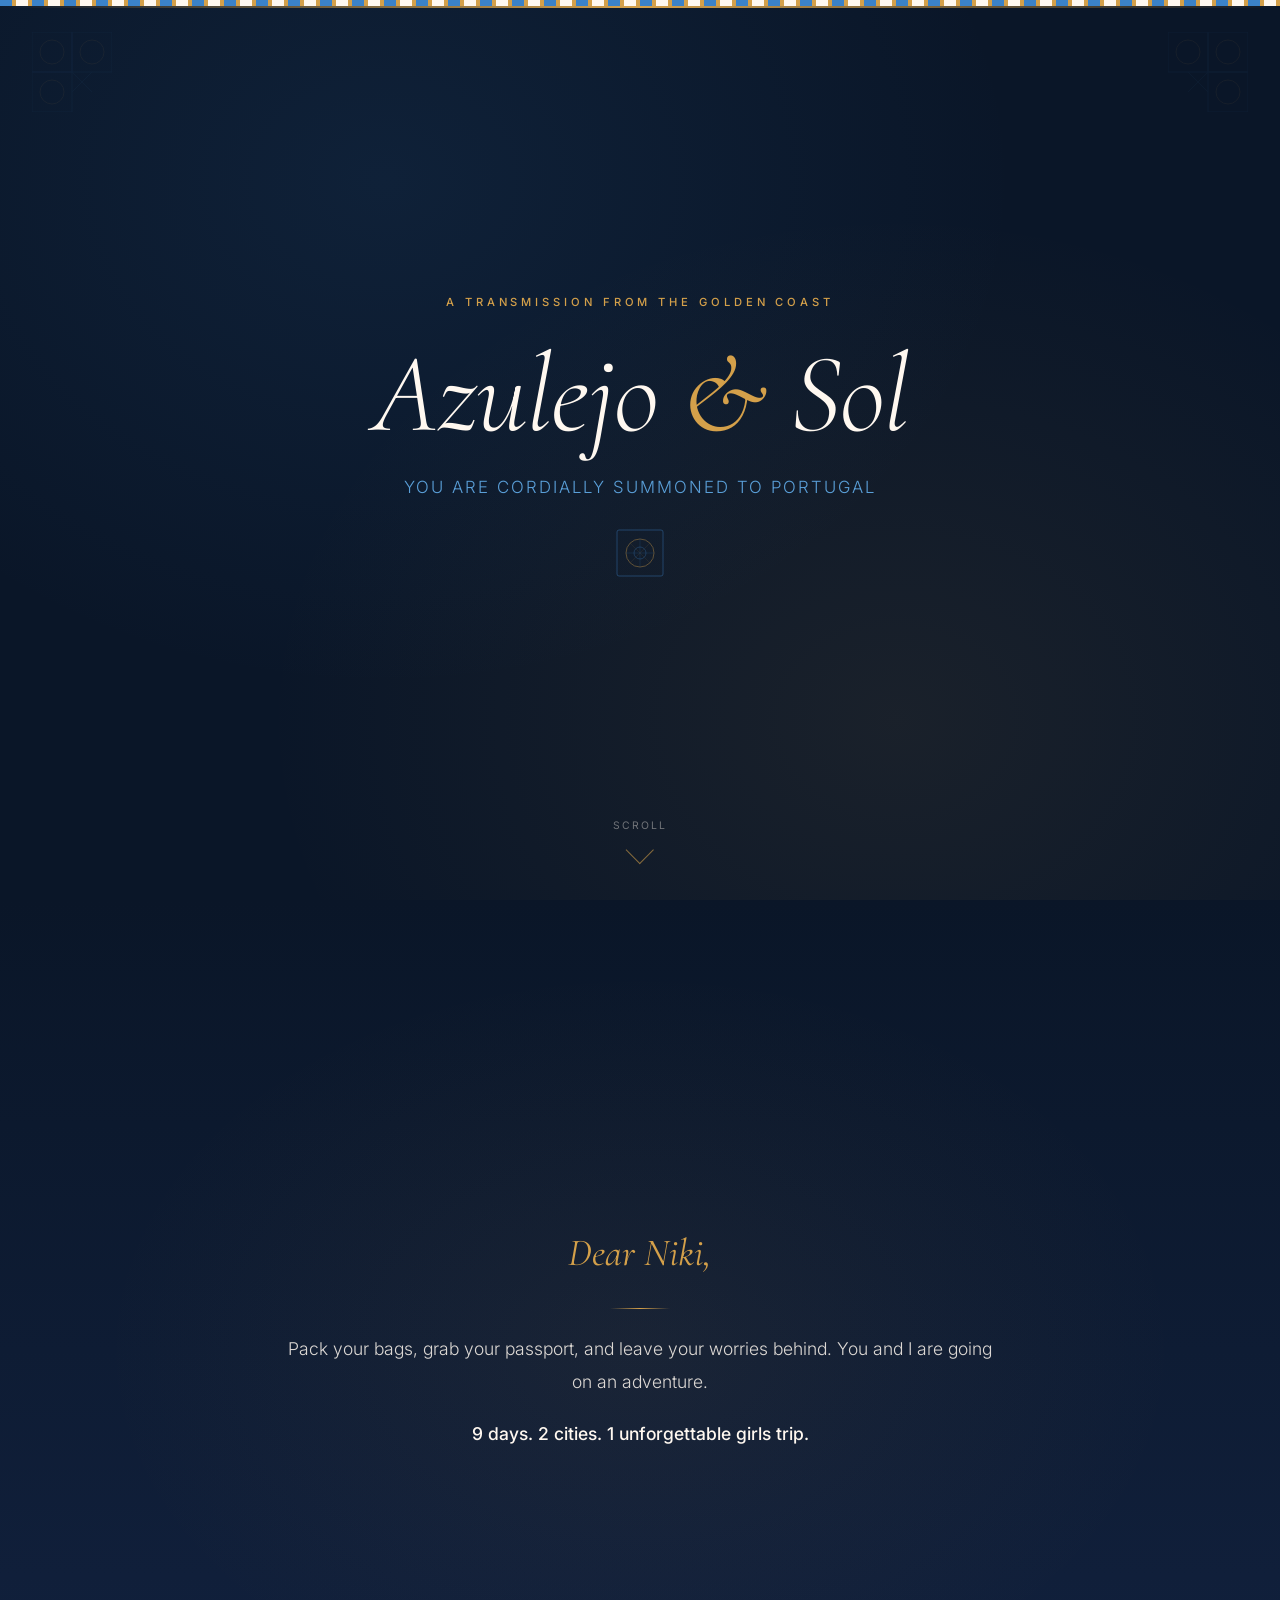
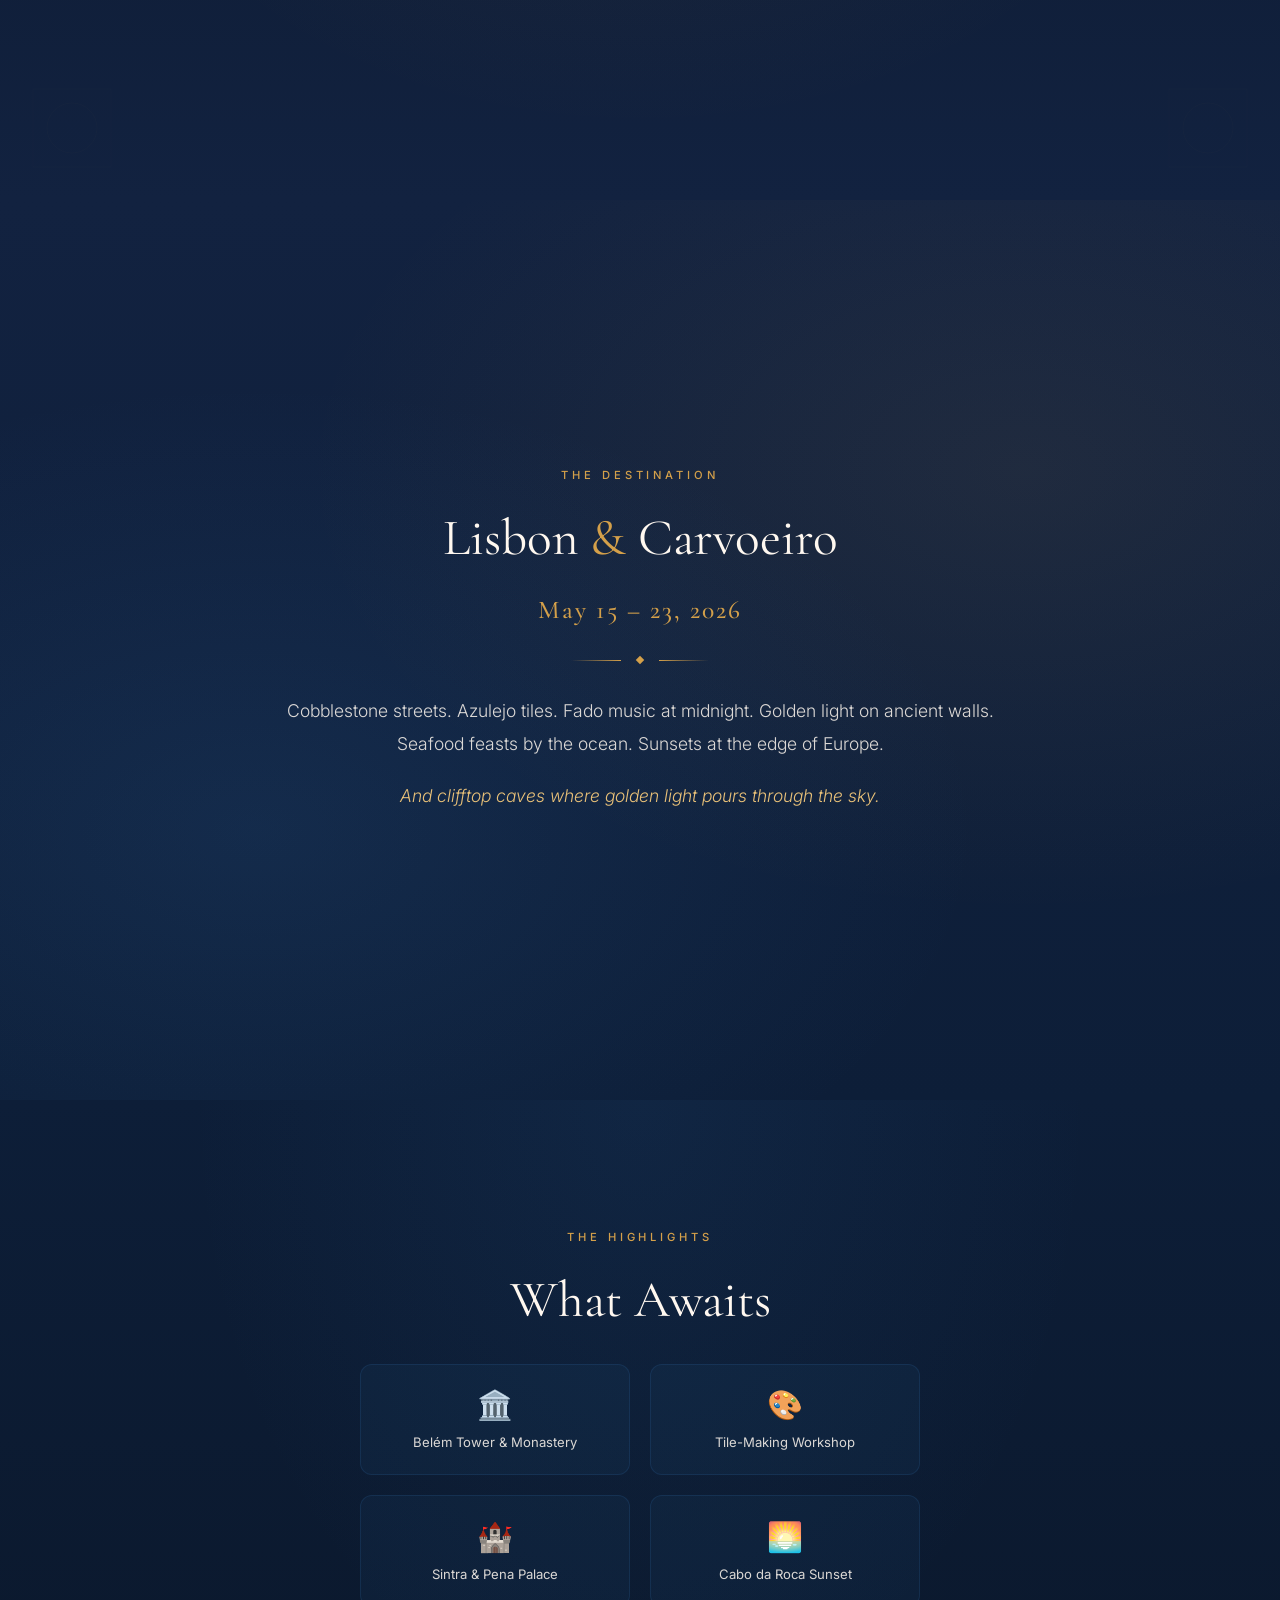
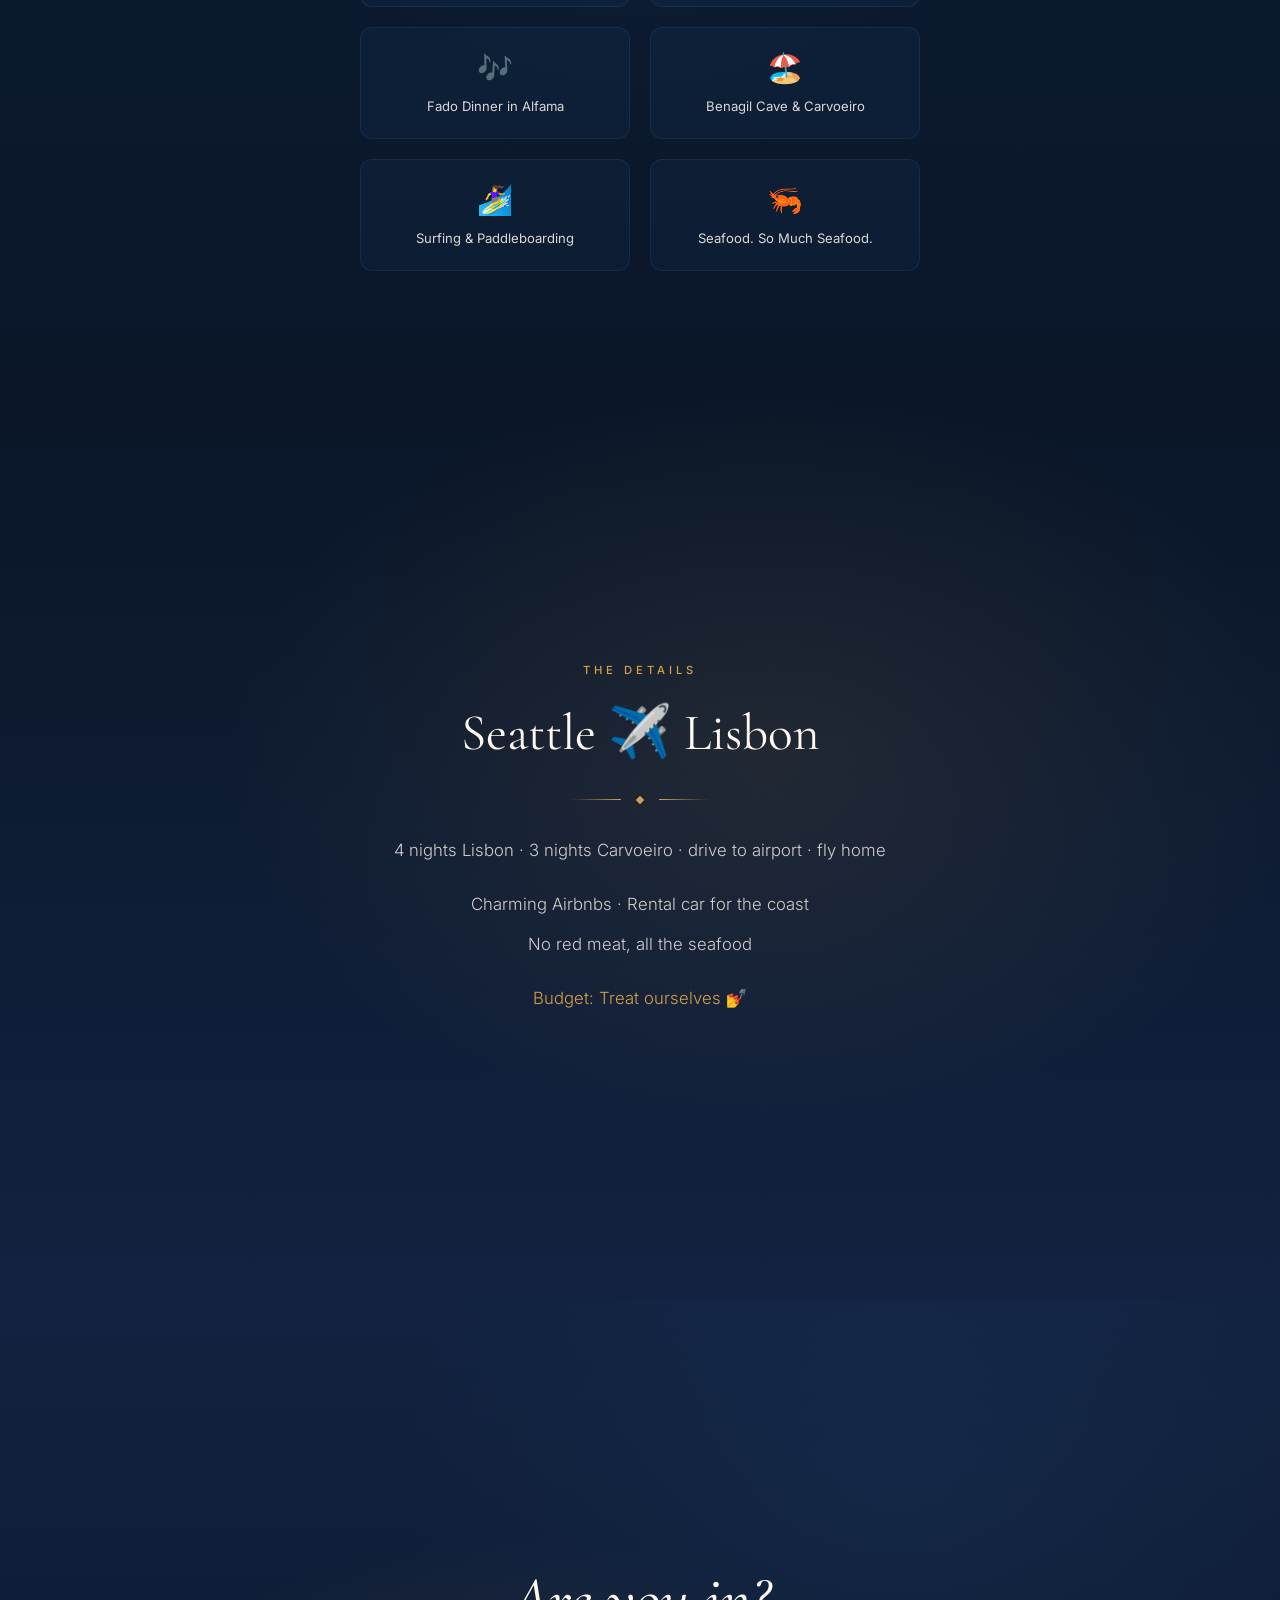
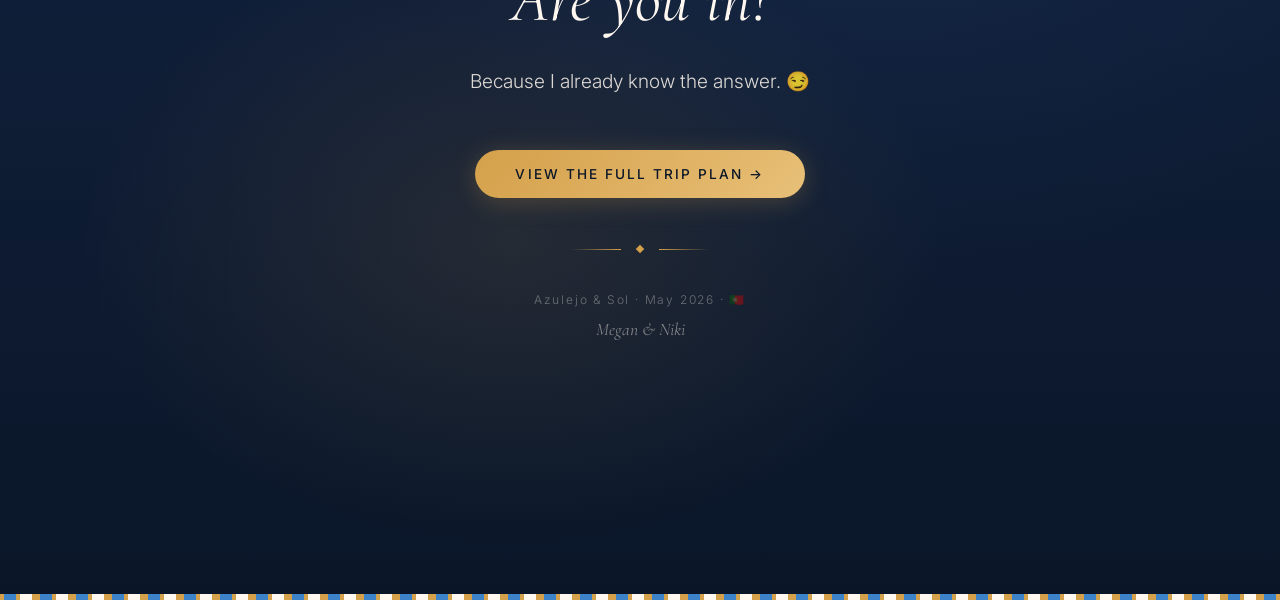
==== commit 0b12428d: "Add Delta flight details + drive Carvoeiro to Lisbon airport - Day 0: SEA 1:45 PM, DL0142 A330-900ne" ====
--- a/index.html
+++ b/index.html
@@ -580,7 +580,7 @@
     </div>
 
     <div class="detail-block reveal reveal-delay-2">
-      <p class="detail-line">4 nights Lisbon · 2 nights Carvoeiro · 1 night Lisbon</p>
+      <p class="detail-line">4 nights Lisbon · 3 nights Carvoeiro · drive to airport · fly home</p>
     </div>
 
     <div class="detail-block reveal reveal-delay-3">
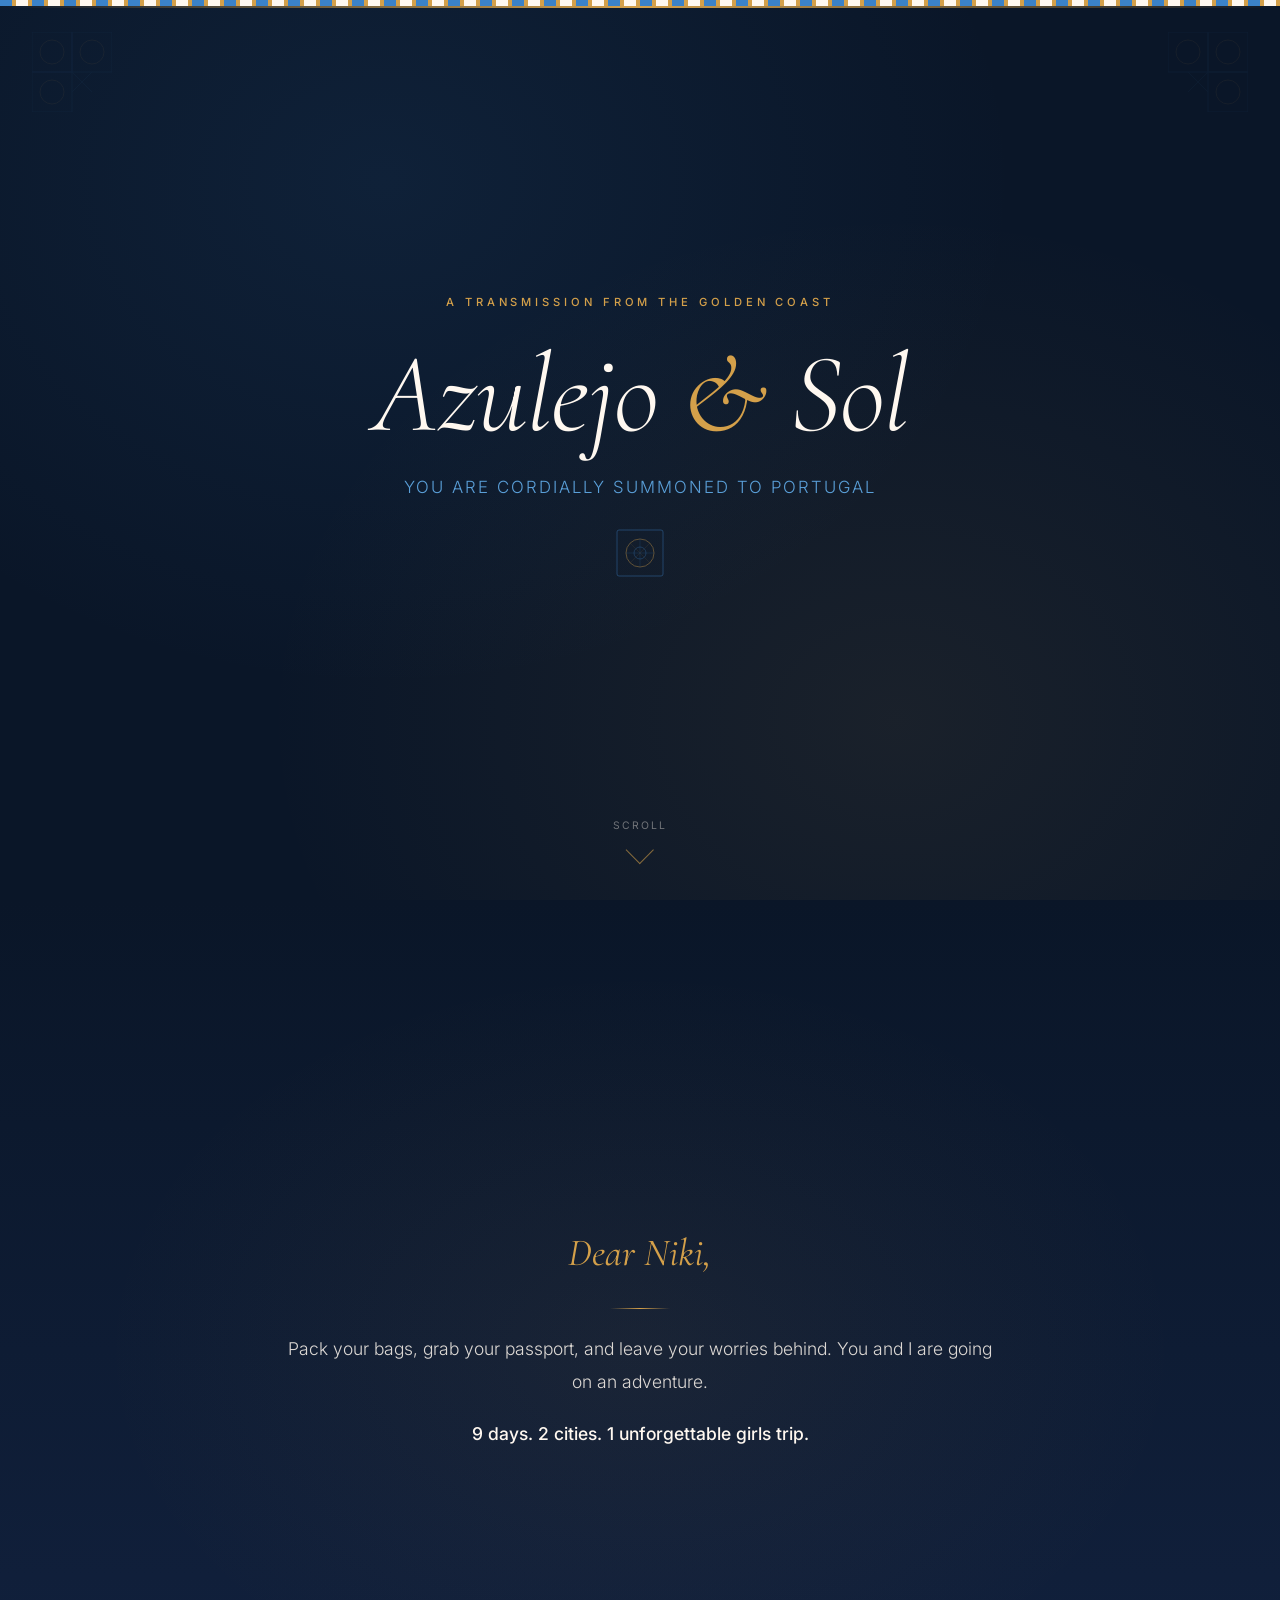
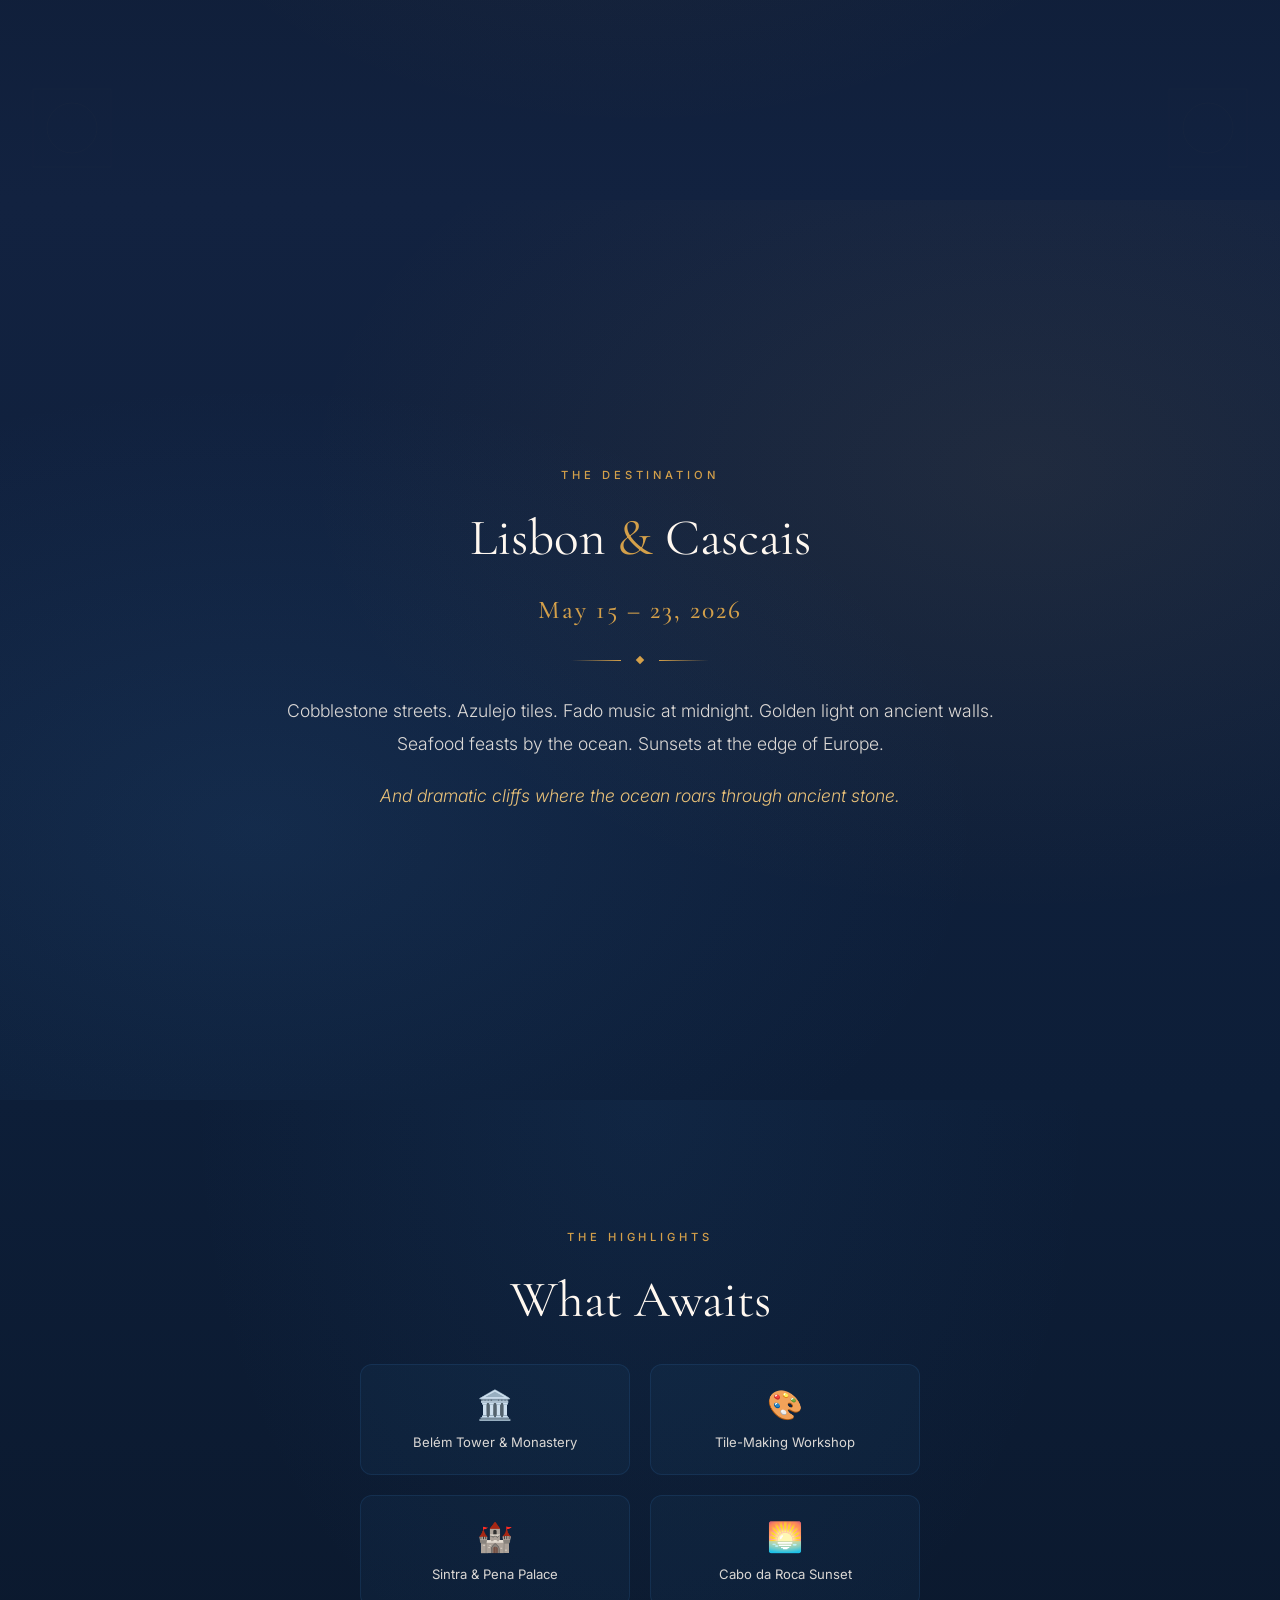
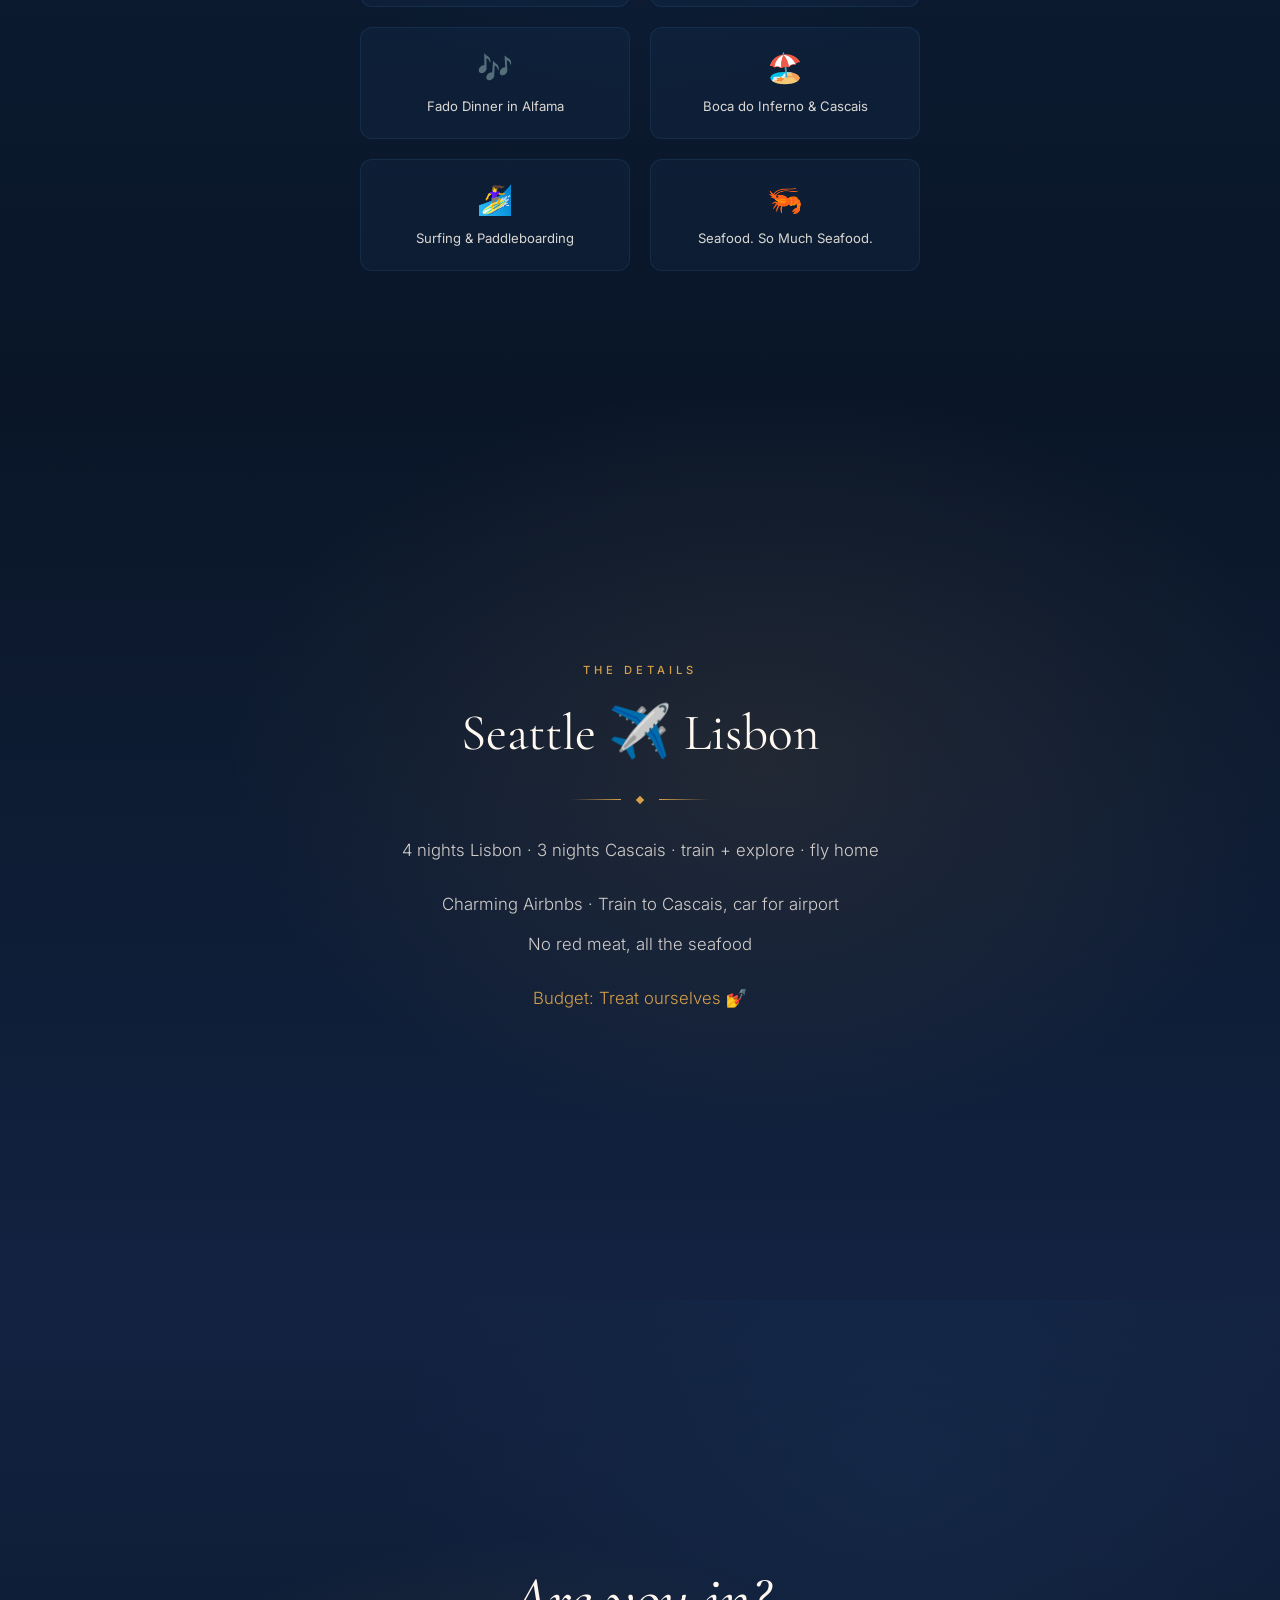
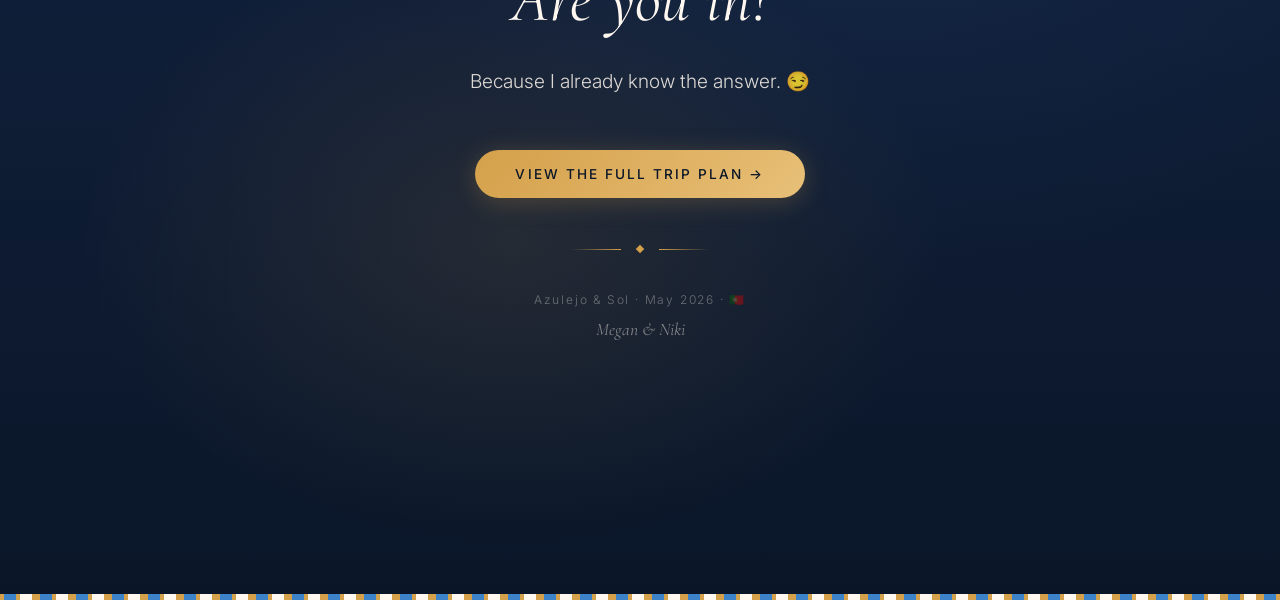
==== commit 326292b8: "Update second city from Carvoeiro to Cascais and swap Sunday/Monday itinerary - Replace Carvoeiro (A" ====
--- a/index.html
+++ b/index.html
@@ -511,7 +511,7 @@
 <section class="panel panel-3 tile-pattern" id="panel-3">
   <div class="panel-inner">
     <p class="overline reveal">The Destination</p>
-    <h2 class="section-heading reveal reveal-delay-1">Lisbon <span class="accent">&amp;</span> Carvoeiro</h2>
+    <h2 class="section-heading reveal reveal-delay-1">Lisbon <span class="accent">&amp;</span> Cascais</h2>
     <p class="big-date reveal reveal-delay-2">May 15 – 23, 2026</p>
 
     <div class="diamond-divider reveal reveal-delay-2">
@@ -519,7 +519,7 @@
     </div>
 
     <p class="body-text reveal reveal-delay-3">Cobblestone streets. Azulejo tiles. Fado music at midnight. Golden light on ancient walls. Seafood feasts by the ocean. Sunsets at the edge of Europe.</p>
-    <p class="body-text reveal reveal-delay-4" style="color: var(--gold-light); font-style: italic;">And clifftop caves where golden light pours through the sky.</p>
+    <p class="body-text reveal reveal-delay-4" style="color: var(--gold-light); font-style: italic;">And dramatic cliffs where the ocean roars through ancient stone.</p>
   </div>
 </section>
 
@@ -552,7 +552,7 @@
       </div>
       <div class="highlight-card reveal reveal-delay-6">
         <span class="icon">🏖️</span>
-        <span class="label">Benagil Cave &amp; Carvoeiro</span>
+        <span class="label">Boca do Inferno &amp; Cascais</span>
       </div>
       <div class="highlight-card reveal reveal-delay-5">
         <span class="icon">🏄‍♀️</span>
@@ -580,11 +580,11 @@
     </div>
 
     <div class="detail-block reveal reveal-delay-2">
-      <p class="detail-line">4 nights Lisbon · 3 nights Carvoeiro · drive to airport · fly home</p>
+      <p class="detail-line">4 nights Lisbon · 3 nights Cascais · train + explore · fly home</p>
     </div>
 
     <div class="detail-block reveal reveal-delay-3">
-      <p class="detail-line">Charming Airbnbs · Rental car for the coast</p>
+      <p class="detail-line">Charming Airbnbs · Train to Cascais, car for airport</p>
       <p class="detail-line">No red meat, all the seafood</p>
     </div>
 
